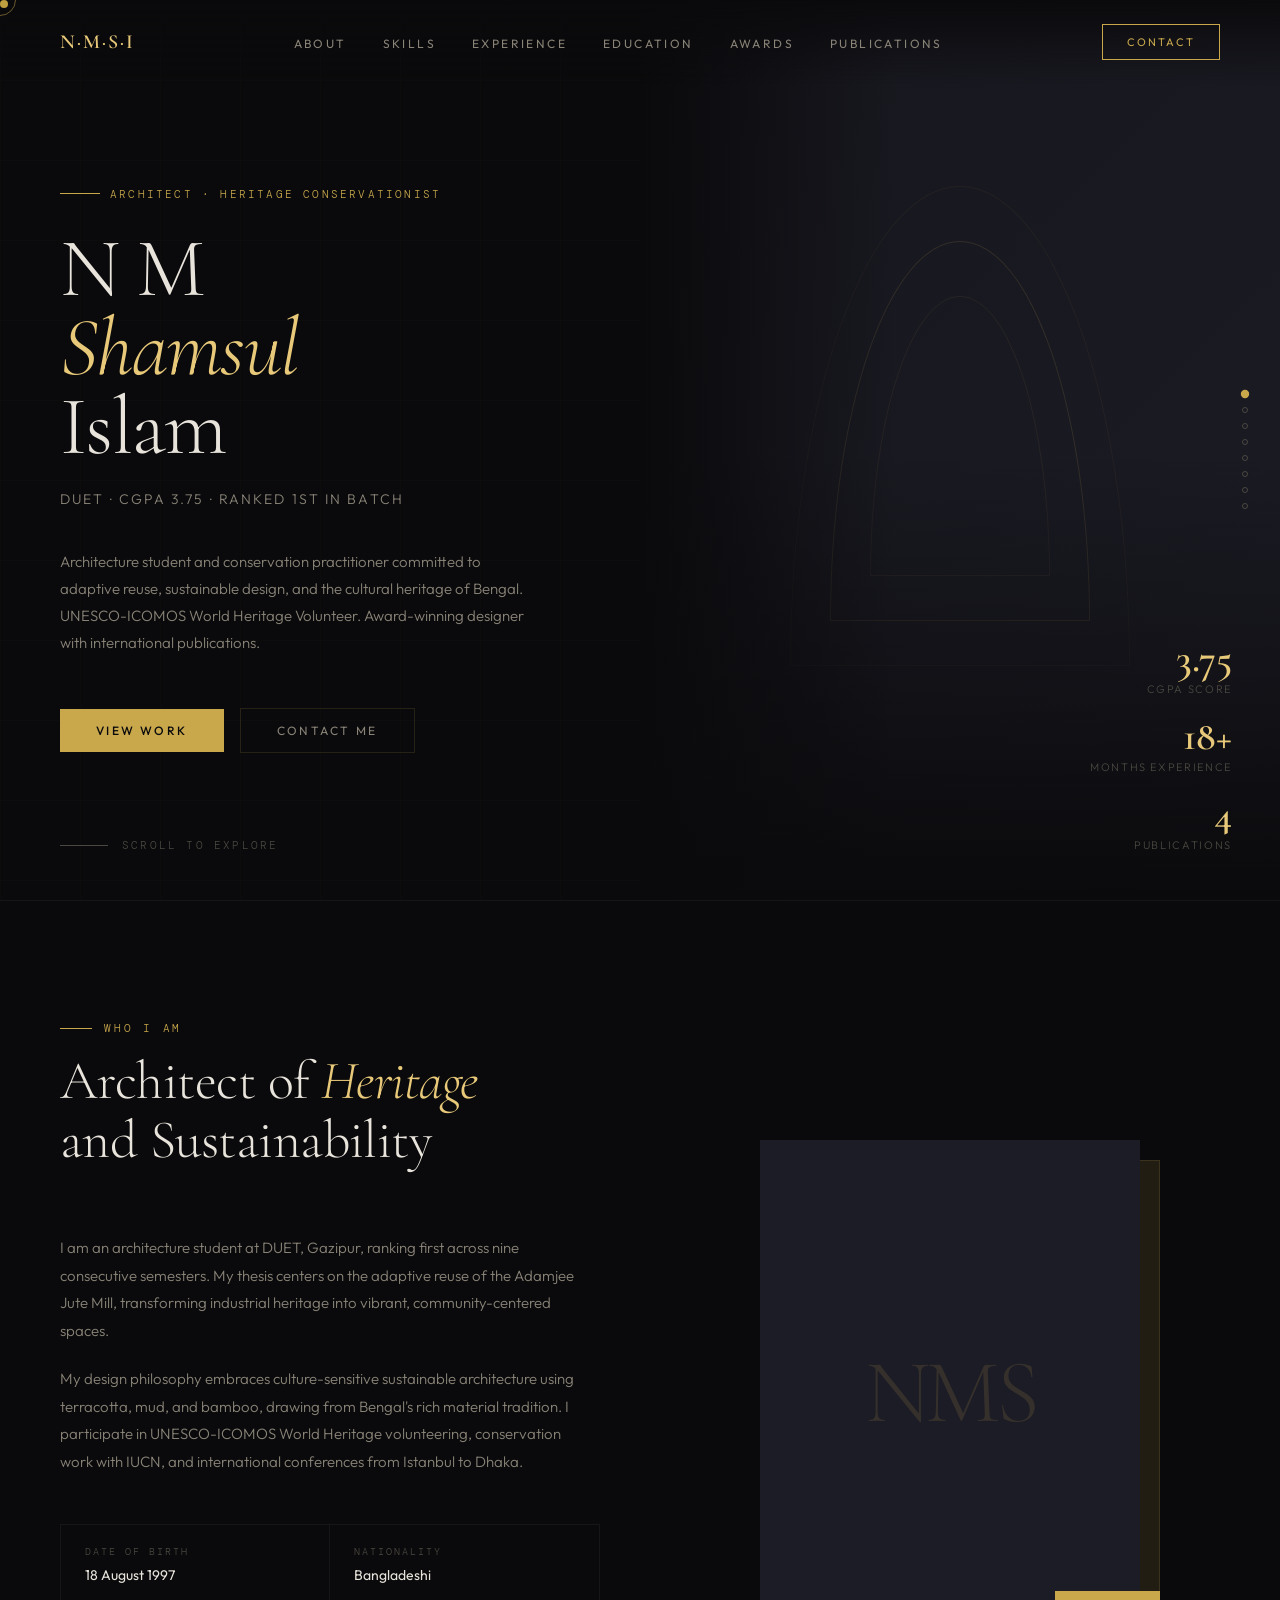
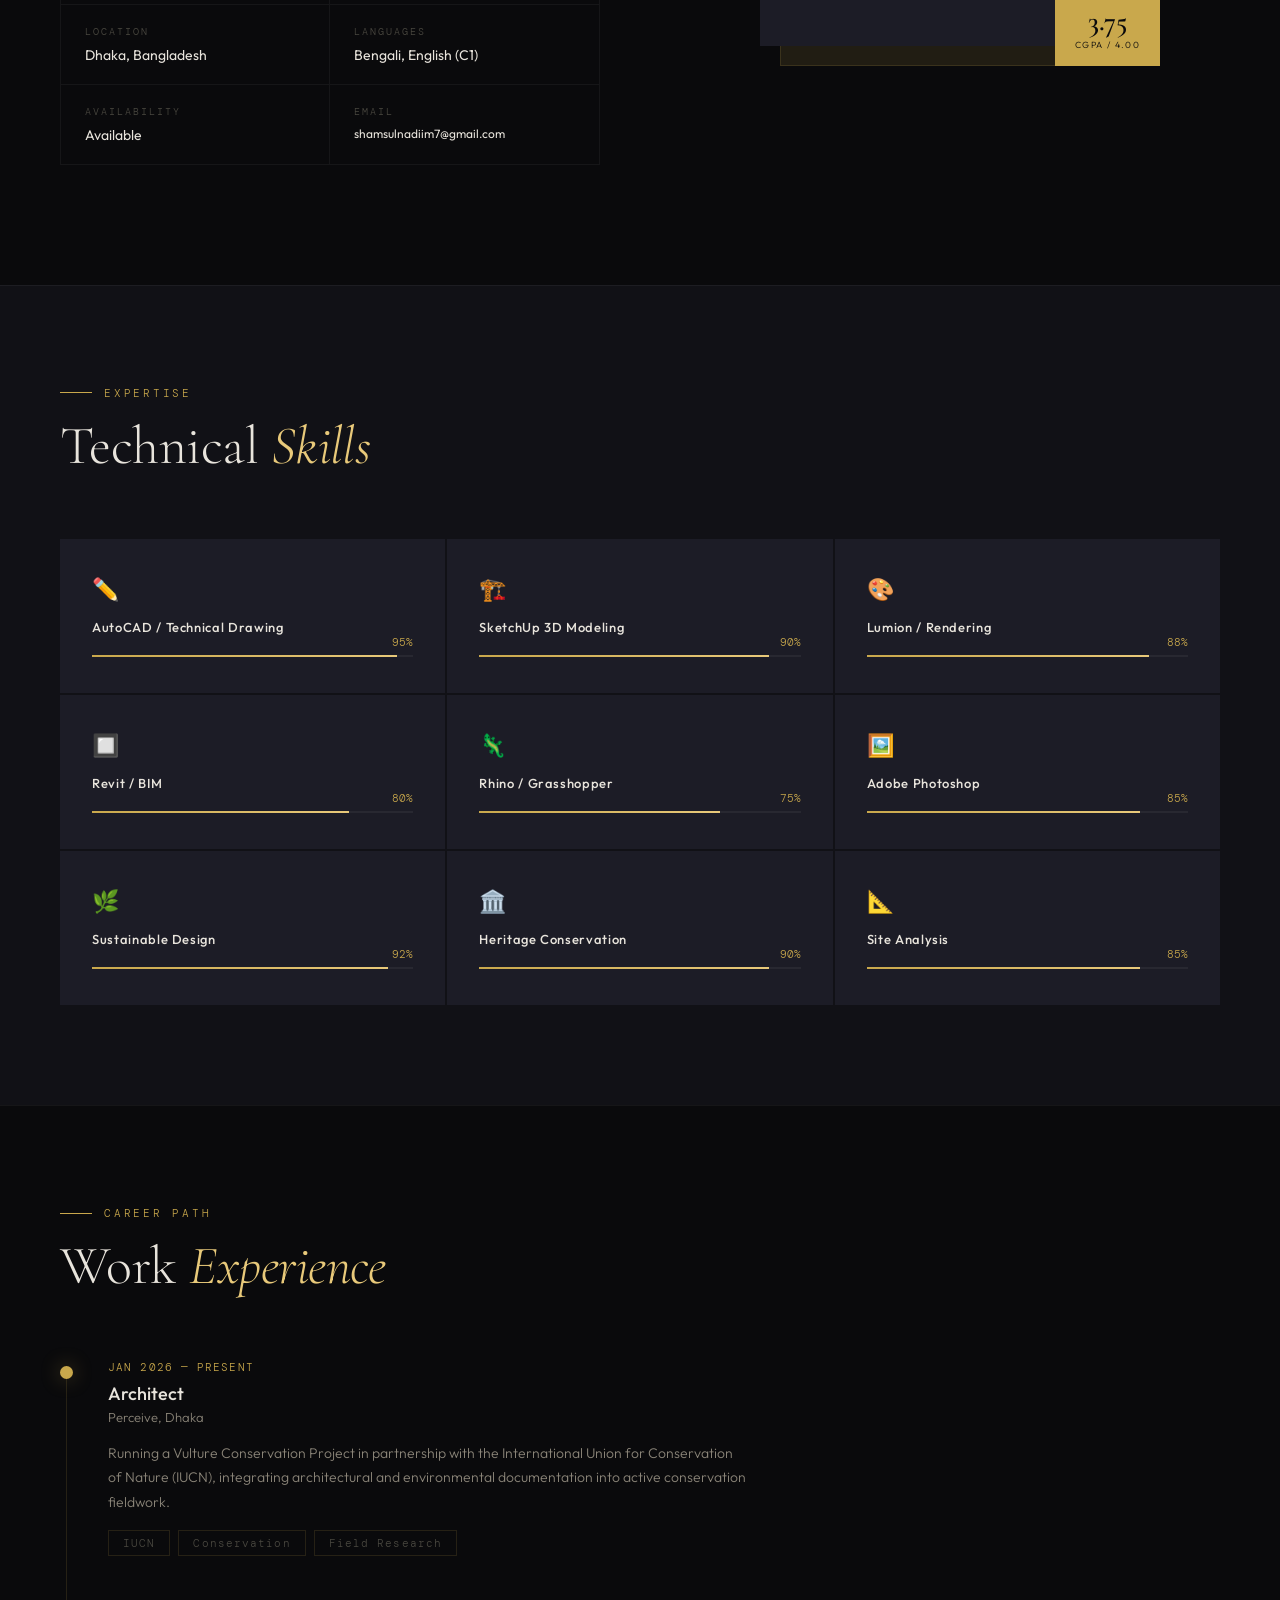
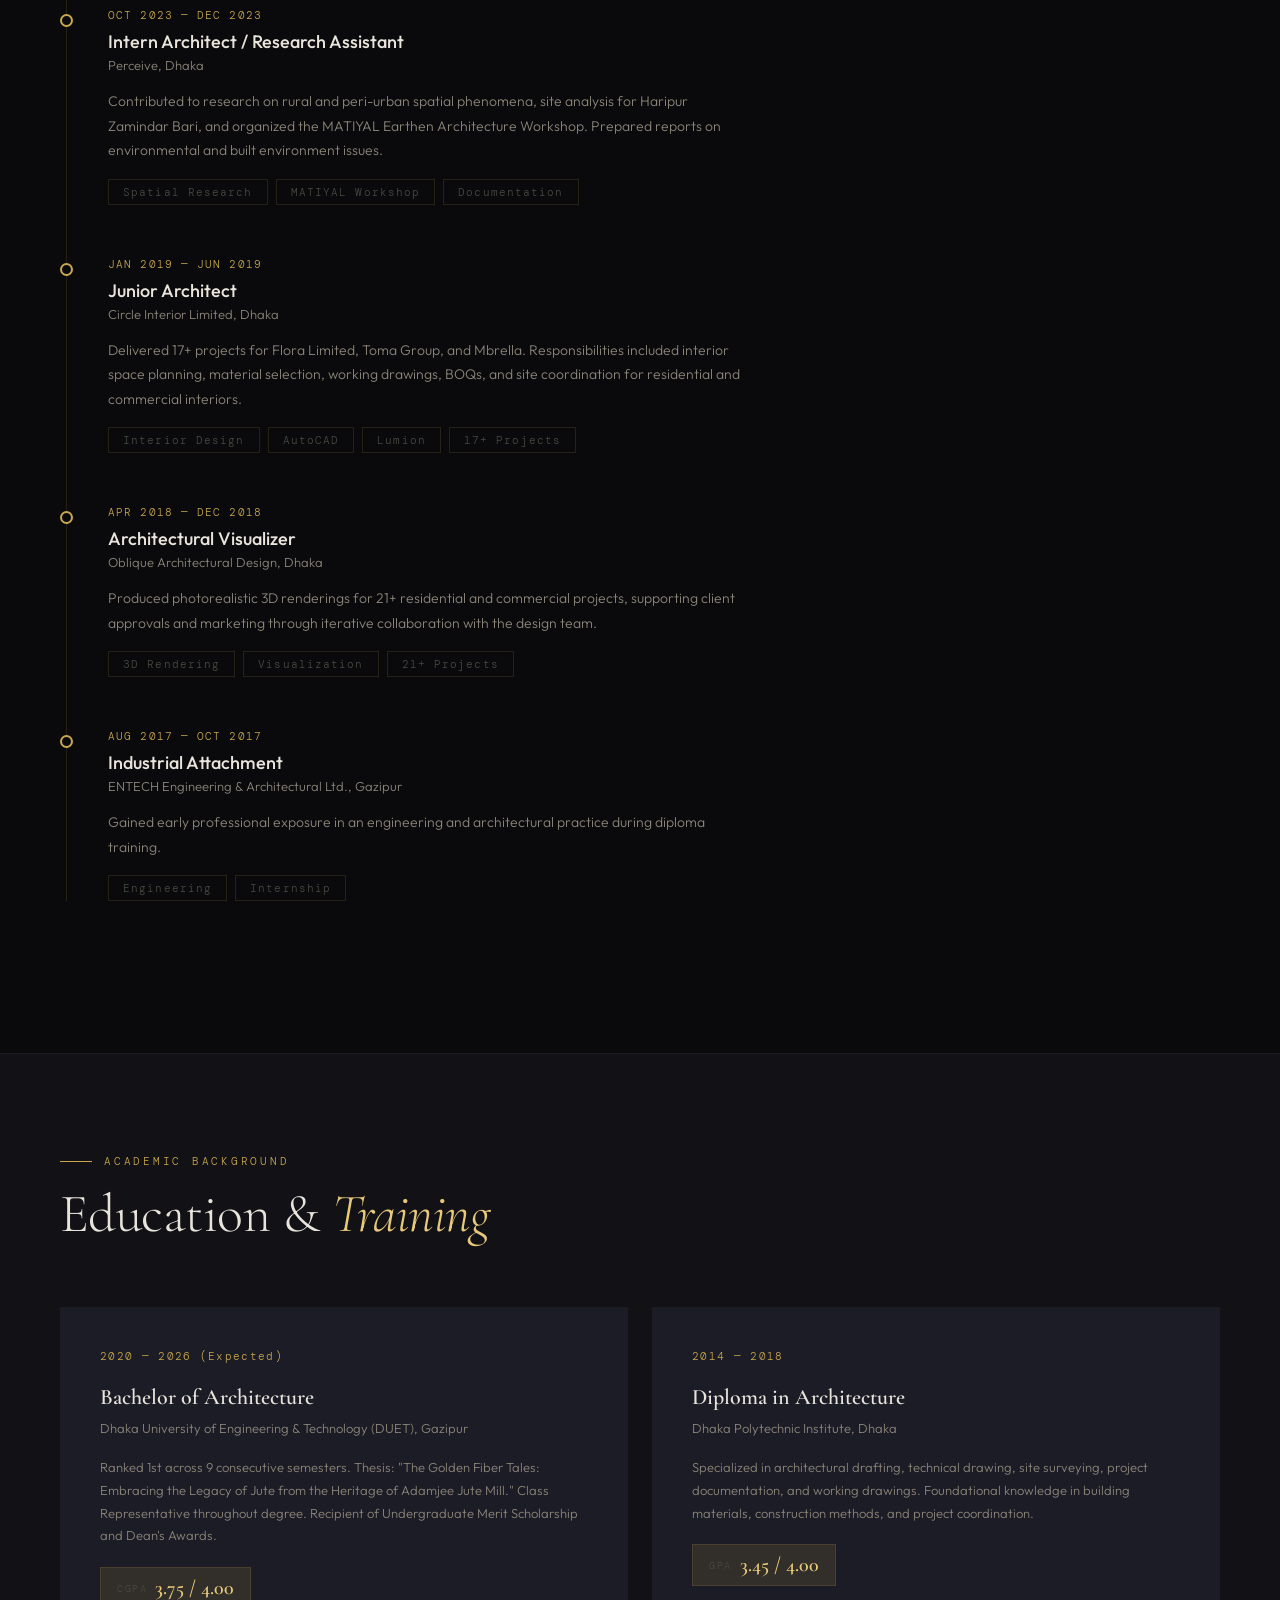
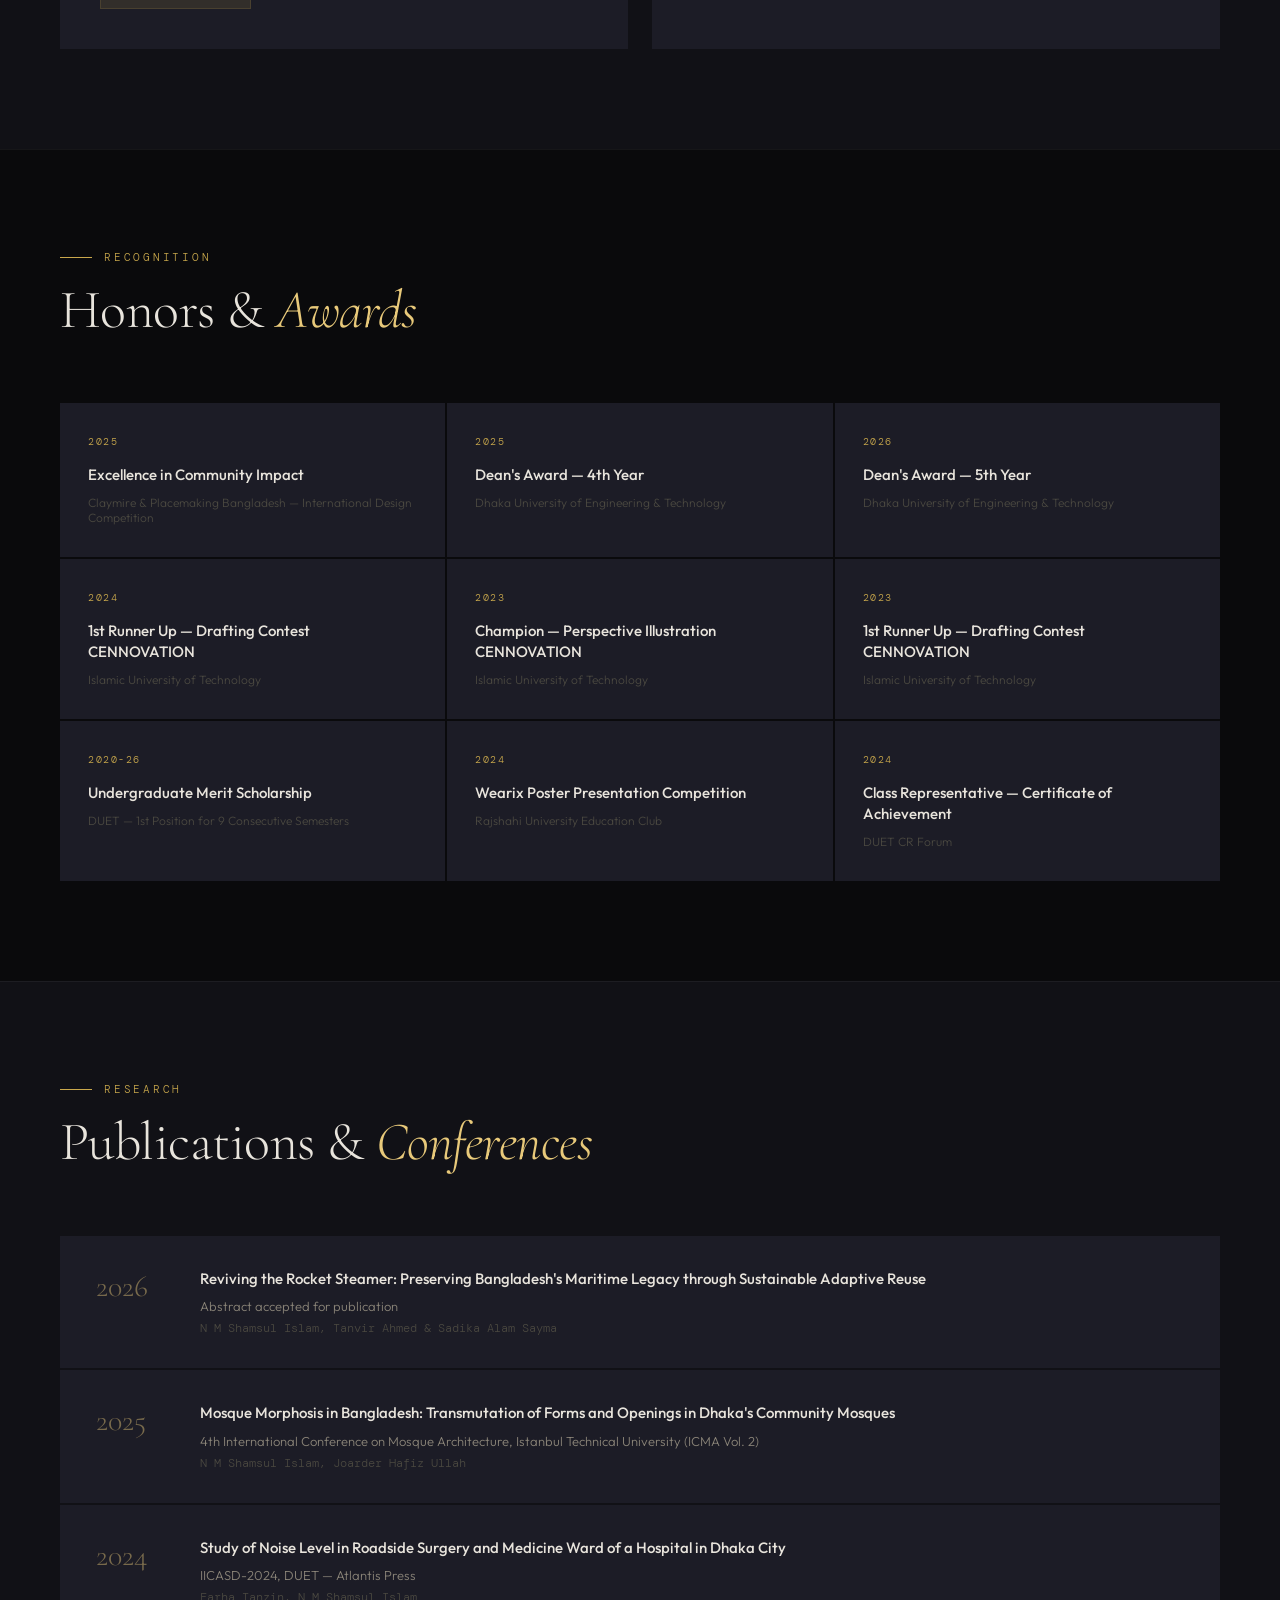
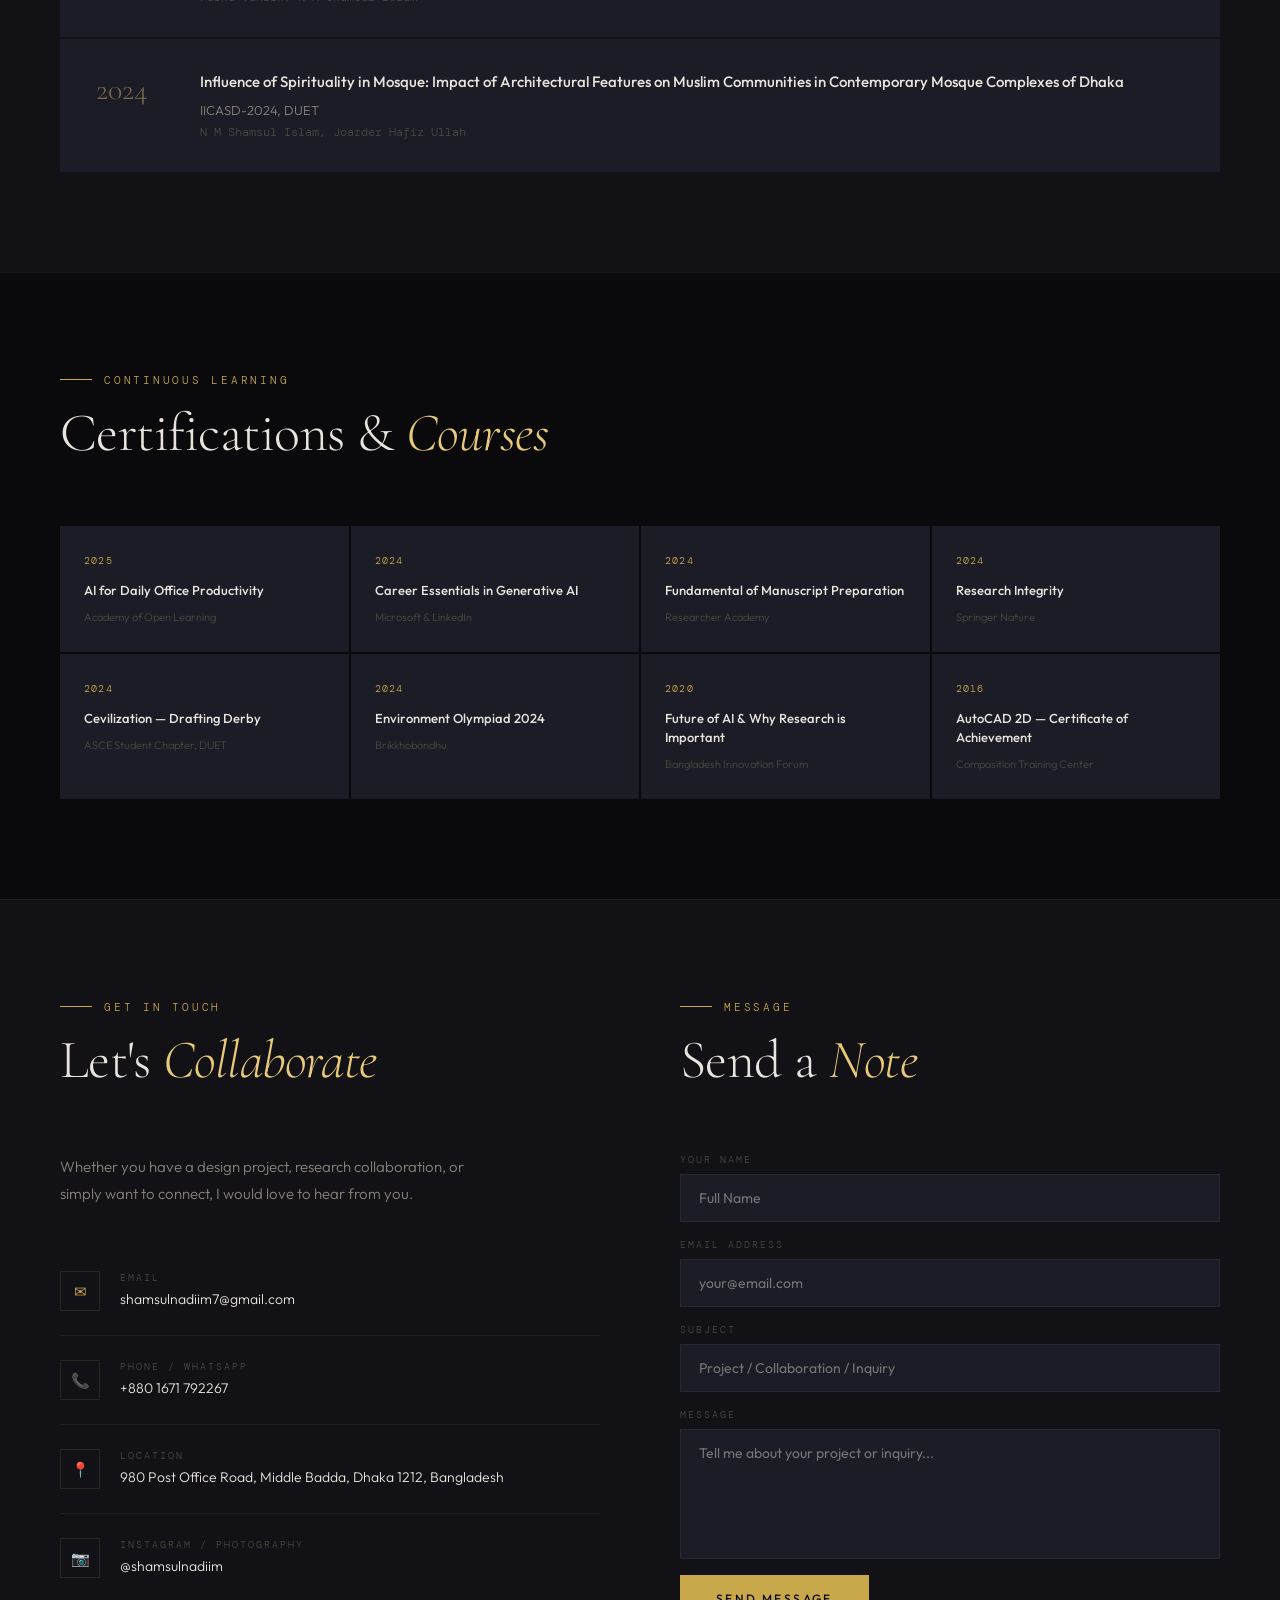
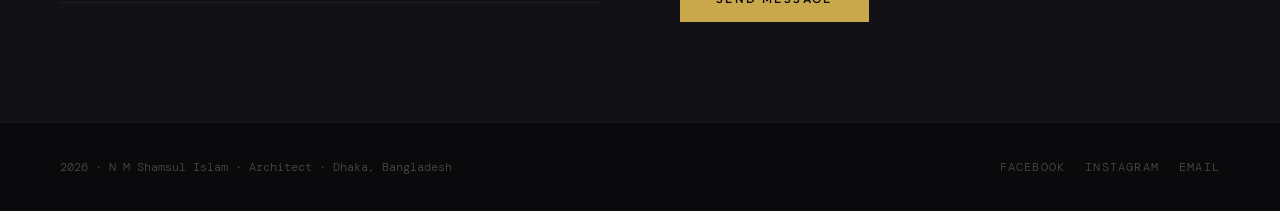
==== index.html @ f68d0db9 "Rename index.html.html to index.html" ====
<!DOCTYPE html>
<html lang="en">
<head>
<meta charset="UTF-8">
<meta name="viewport" content="width=device-width, initial-scale=1.0">
<title>N M Shamsul Islam | Architect</title>
<link rel="preconnect" href="https://fonts.googleapis.com">
<link href="https://fonts.googleapis.com/css2?family=Cormorant+Garamond:ital,wght@0,300;0,400;0,600;1,300;1,400&family=Outfit:wght@300;400;500;600&family=DM+Mono:wght@300;400&display=swap" rel="stylesheet">
<style>
:root {
  --bg: #0a0a0c;
  --bg2: #111116;
  --bg3: #16161d;
  --surface: #1c1c26;
  --surface2: #22222f;
  --gold: #c9a84c;
  --gold2: #e8c97a;
  --gold-dim: rgba(201,168,76,0.12);
  --text: #e8e4dc;
  --text-dim: #8a8478;
  --text-dimmer: #4a4840;
  --border: rgba(201,168,76,0.15);
  --border2: rgba(255,255,255,0.05);
}
*, *::before, *::after { box-sizing: border-box; margin: 0; padding: 0; }
html { scroll-behavior: smooth; }
body {
  background: var(--bg);
  color: var(--text);
  font-family: 'Outfit', sans-serif;
  font-weight: 300;
  overflow-x: hidden;
  cursor: none;
}
.cursor {
  width: 8px; height: 8px;
  background: var(--gold);
  border-radius: 50%;
  position: fixed;
  pointer-events: none;
  z-index: 9999;
  mix-blend-mode: difference;
}
.cursor-ring {
  width: 32px; height: 32px;
  border: 1px solid var(--gold);
  border-radius: 50%;
  position: fixed;
  pointer-events: none;
  z-index: 9998;
  transition: transform 0.25s cubic-bezier(0.25, 0.46, 0.45, 0.94), opacity 0.25s;
  opacity: 0.5;
}
nav {
  position: fixed; top: 0; left: 0; right: 0;
  z-index: 100;
  padding: 24px 60px;
  display: flex;
  align-items: center;
  justify-content: space-between;
  background: linear-gradient(to bottom, rgba(10,10,12,0.96) 0%, transparent 100%);
}
.nav-logo {
  font-family: 'Cormorant Garamond', serif;
  font-size: 20px;
  font-weight: 600;
  letter-spacing: 0.1em;
  color: var(--gold2);
  text-decoration: none;
}
.nav-links { display: flex; gap: 36px; list-style: none; }
.nav-links a {
  color: var(--text-dim);
  text-decoration: none;
  font-size: 12px;
  letter-spacing: 0.2em;
  text-transform: uppercase;
  transition: color 0.3s;
  font-weight: 400;
}
.nav-links a:hover { color: var(--gold2); }
.nav-contact-btn {
  padding: 10px 24px;
  border: 1px solid var(--gold);
  color: var(--gold);
  font-size: 11px;
  letter-spacing: 0.2em;
  text-transform: uppercase;
  text-decoration: none;
  font-family: 'Outfit', sans-serif;
  font-weight: 400;
  transition: all 0.3s;
  background: transparent;
}
.nav-contact-btn:hover { background: var(--gold); color: var(--bg); }

/* HERO */
#home {
  min-height: 100vh;
  display: grid;
  grid-template-columns: 1fr 1fr;
  position: relative;
  overflow: hidden;
}
.hero-left {
  display: flex; flex-direction: column;
  justify-content: center;
  padding: 120px 60px 80px;
  position: relative; z-index: 2;
}
.hero-tag {
  display: inline-flex; align-items: center; gap: 10px;
  font-family: 'DM Mono', monospace;
  font-size: 11px;
  color: var(--gold);
  letter-spacing: 0.2em;
  text-transform: uppercase;
  margin-bottom: 28px;
  opacity: 0;
  animation: fadeUp 0.8s 0.3s ease forwards;
}
.hero-tag::before { content: ''; display: block; width: 40px; height: 1px; background: var(--gold); }
.hero-name {
  font-family: 'Cormorant Garamond', serif;
  font-size: clamp(52px, 6.5vw, 88px);
  font-weight: 300;
  line-height: 0.95;
  letter-spacing: -0.02em;
  margin-bottom: 24px;
  opacity: 0;
  animation: fadeUp 0.8s 0.5s ease forwards;
}
.hero-name span { display: block; color: var(--gold2); font-style: italic; }
.hero-subtitle {
  font-size: 14px; letter-spacing: 0.15em; text-transform: uppercase;
  color: var(--text-dim); margin-bottom: 40px;
  opacity: 0; animation: fadeUp 0.8s 0.7s ease forwards;
}
.hero-desc {
  font-size: 15px; line-height: 1.8; color: var(--text-dim);
  max-width: 480px; margin-bottom: 52px;
  opacity: 0; animation: fadeUp 0.8s 0.9s ease forwards;
}
.hero-actions {
  display: flex; gap: 16px; align-items: center;
  opacity: 0; animation: fadeUp 0.8s 1.1s ease forwards;
}
.btn-primary {
  padding: 14px 36px;
  background: var(--gold); color: var(--bg);
  font-family: 'Outfit', sans-serif;
  font-size: 12px; font-weight: 500;
  letter-spacing: 0.2em; text-transform: uppercase;
  text-decoration: none; transition: all 0.3s;
}
.btn-primary:hover { background: var(--gold2); }
.btn-ghost {
  padding: 14px 36px;
  border: 1px solid var(--border); color: var(--text-dim);
  font-family: 'Outfit', sans-serif;
  font-size: 12px; font-weight: 400;
  letter-spacing: 0.2em; text-transform: uppercase;
  text-decoration: none; transition: all 0.3s;
}
.btn-ghost:hover { border-color: var(--gold); color: var(--gold); }
.hero-right { position: relative; overflow: hidden; }
.hero-visual {
  position: absolute; inset: 0;
  background: linear-gradient(135deg, var(--bg3) 0%, var(--surface) 100%);
  display: flex; align-items: center; justify-content: center;
}
.arch-arc {
  position: absolute;
  border: 1px solid var(--border);
  border-radius: 50% 50% 0 0 / 100% 100% 0 0;
}
.arc1 { width: 260px; height: 380px; top: 50%; left: 50%; transform: translate(-50%, -55%); opacity: 0.35; animation: fadeIn 1.5s 0.5s ease forwards; opacity: 0; }
.arc2 { width: 180px; height: 280px; top: 50%; left: 50%; transform: translate(-50%, -55%); opacity: 0; animation: fadeIn 1.5s 0.8s ease forwards; border-color: rgba(201,168,76,0.08); }
.arc3 { width: 340px; height: 480px; top: 50%; left: 50%; transform: translate(-50%, -55%); opacity: 0; animation: fadeIn 1.5s 0.3s ease forwards; border-color: rgba(201,168,76,0.06); }
.hero-overlay {
  position: absolute; inset: 0;
  background: linear-gradient(to right, var(--bg) 0%, transparent 40%),
              linear-gradient(to top, var(--bg) 0%, transparent 50%);
}
.hero-stats {
  position: absolute; bottom: 48px; right: 48px;
  display: flex; flex-direction: column; gap: 20px; z-index: 3;
  opacity: 0; animation: fadeIn 1s 1.2s ease forwards;
}
.stat-item { text-align: right; }
.stat-num {
  font-family: 'Cormorant Garamond', serif;
  font-size: 40px; font-weight: 600; color: var(--gold2); line-height: 1;
}
.stat-label { font-size: 11px; letter-spacing: 0.15em; text-transform: uppercase; color: var(--text-dimmer); margin-top: 4px; }
.hero-scroll {
  position: absolute; bottom: 48px; left: 60px;
  display: flex; align-items: center; gap: 14px;
  font-size: 11px; letter-spacing: 0.2em; text-transform: uppercase;
  color: var(--text-dimmer); font-family: 'DM Mono', monospace;
  z-index: 3; opacity: 0; animation: fadeIn 1s 1.5s ease forwards;
}
.scroll-line { width: 48px; height: 1px; background: var(--text-dimmer); animation: scLine 2s ease infinite; }
@keyframes scLine { 0%,100%{width:48px} 50%{width:72px;opacity:0.4} }

.bg-grid {
  position: fixed; inset: 0;
  background-image: linear-gradient(rgba(201,168,76,0.02) 1px, transparent 1px), linear-gradient(90deg, rgba(201,168,76,0.02) 1px, transparent 1px);
  background-size: 80px 80px;
  pointer-events: none; z-index: 0;
}

section { position: relative; z-index: 1; }

.section-label {
  font-family: 'DM Mono', monospace;
  font-size: 11px; letter-spacing: 0.25em; text-transform: uppercase;
  color: var(--gold); display: flex; align-items: center; gap: 12px; margin-bottom: 16px;
}
.section-label::before { content: ''; display: block; width: 32px; height: 1px; background: var(--gold); }
.section-title {
  font-family: 'Cormorant Garamond', serif;
  font-size: clamp(36px, 4.5vw, 54px); font-weight: 300; line-height: 1.1; letter-spacing: -0.01em;
}
.section-title em { font-style: italic; color: var(--gold2); }
.section-header { margin-bottom: 64px; }

/* ABOUT */
#about {
  padding: 120px 60px;
  display: grid; grid-template-columns: 1fr 1fr; gap: 80px; align-items: center;
  border-top: 1px solid var(--border2);
}
.about-info-grid {
  display: grid; grid-template-columns: 1fr 1fr; gap: 0;
  border: 1px solid var(--border2); margin-top: 48px;
}
.info-item {
  padding: 20px 24px;
  border-bottom: 1px solid var(--border2); border-right: 1px solid var(--border2);
}
.info-item:nth-child(even) { border-right: none; }
.info-item:nth-last-child(-n+2) { border-bottom: none; }
.info-label { font-size: 10px; letter-spacing: 0.2em; text-transform: uppercase; color: var(--text-dimmer); margin-bottom: 8px; font-family: 'DM Mono', monospace; }
.info-value { font-size: 14px; color: var(--text); font-weight: 400; }
.about-portrait-wrap { position: relative; width: 100%; aspect-ratio: 3/4; max-width: 380px; margin: 0 auto; }
.about-portrait-bg { position: absolute; inset: 20px -20px -20px 20px; background: var(--gold-dim); border: 1px solid var(--border); }
.about-portrait { position: relative; width: 100%; height: 100%; background: var(--surface); display: flex; align-items: center; justify-content: center; overflow: hidden; }
.portrait-initials { font-family: 'Cormorant Garamond', serif; font-size: 90px; font-weight: 300; color: var(--border); letter-spacing: -0.05em; }
.cgpa-badge { position: absolute; bottom: -20px; right: -20px; background: var(--gold); color: var(--bg); padding: 16px 20px; text-align: center; }
.cgpa-num { font-family: 'Cormorant Garamond', serif; font-size: 28px; font-weight: 600; line-height: 1; display: block; }
.cgpa-label { font-size: 9px; letter-spacing: 0.15em; text-transform: uppercase; display: block; margin-top: 4px; }

/* SKILLS */
#skills { padding: 100px 60px; background: var(--bg2); border-top: 1px solid var(--border2); }
.skills-grid { display: grid; grid-template-columns: repeat(3, 1fr); gap: 2px; margin-top: 64px; }
.skill-card {
  background: var(--surface); padding: 36px 32px;
  transition: background 0.3s; position: relative; overflow: hidden;
}
.skill-card::before { content: ''; position: absolute; bottom: 0; left: 0; height: 2px; background: var(--gold); width: 0; transition: width 0.4s ease; }
.skill-card:hover { background: var(--surface2); }
.skill-card:hover::before { width: 100%; }
.skill-icon { font-size: 22px; margin-bottom: 16px; display: block; }
.skill-name { font-size: 13px; font-weight: 500; letter-spacing: 0.05em; margin-bottom: 20px; }
.skill-bar-wrap { height: 2px; background: var(--border2); position: relative; }
.skill-bar { height: 100%; background: linear-gradient(90deg, var(--gold), var(--gold2)); width: 0; transition: width 1.2s cubic-bezier(0.25, 0.46, 0.45, 0.94); }
.skill-pct { position: absolute; right: 0; top: -20px; font-family: 'DM Mono', monospace; font-size: 11px; color: var(--gold); }

/* EXPERIENCE */
#experience { padding: 100px 60px; border-top: 1px solid var(--border2); }
.timeline { margin-top: 64px; position: relative; padding-left: 48px; }
.timeline::before { content: ''; position: absolute; left: 6px; top: 6px; bottom: 0; width: 1px; background: var(--border); }
.timeline-item { position: relative; margin-bottom: 52px; }
.timeline-dot { position: absolute; left: -48px; top: 6px; width: 13px; height: 13px; border: 2px solid var(--gold); background: var(--bg); border-radius: 50%; }
.timeline-dot.active { background: var(--gold); box-shadow: 0 0 20px rgba(201,168,76,0.4); }
.tl-date { font-family: 'DM Mono', monospace; font-size: 11px; color: var(--gold); letter-spacing: 0.1em; margin-bottom: 8px; }
.tl-role { font-size: 18px; font-weight: 500; margin-bottom: 4px; }
.tl-company { font-size: 13px; color: var(--text-dim); margin-bottom: 16px; }
.tl-desc { font-size: 14px; line-height: 1.75; color: var(--text-dim); max-width: 640px; }
.tl-tags { display: flex; flex-wrap: wrap; gap: 8px; margin-top: 16px; }
.tag { padding: 5px 14px; border: 1px solid var(--border); font-size: 11px; letter-spacing: 0.1em; color: var(--text-dimmer); font-family: 'DM Mono', monospace; }

/* EDUCATION */
#education { padding: 100px 60px; background: var(--bg2); border-top: 1px solid var(--border2); }
.edu-grid { display: grid; grid-template-columns: 1fr 1fr; gap: 24px; margin-top: 64px; }
.edu-card { background: var(--surface); padding: 40px; position: relative; border-top: 2px solid transparent; transition: border-color 0.3s; }
.edu-card:hover { border-top-color: var(--gold); }
.edu-period { font-family: 'DM Mono', monospace; font-size: 11px; color: var(--gold); letter-spacing: 0.12em; margin-bottom: 20px; }
.edu-degree { font-family: 'Cormorant Garamond', serif; font-size: 22px; font-weight: 600; line-height: 1.3; margin-bottom: 8px; }
.edu-institution { font-size: 13px; color: var(--text-dim); margin-bottom: 20px; }
.edu-grade { display: inline-flex; align-items: center; gap: 8px; padding: 8px 16px; background: var(--gold-dim); border: 1px solid var(--border); }
.edu-grade-label { font-size: 10px; letter-spacing: 0.15em; text-transform: uppercase; color: var(--text-dimmer); font-family: 'DM Mono', monospace; }
.edu-grade-val { font-family: 'Cormorant Garamond', serif; font-size: 20px; font-weight: 600; color: var(--gold2); }

/* AWARDS */
#awards { padding: 100px 60px; border-top: 1px solid var(--border2); }
.awards-grid { display: grid; grid-template-columns: repeat(3, 1fr); gap: 2px; margin-top: 64px; }
.award-card { background: var(--surface); padding: 32px 28px; transition: background 0.3s; }
.award-card:hover { background: var(--surface2); }
.award-year { font-family: 'DM Mono', monospace; font-size: 10px; color: var(--gold); letter-spacing: 0.15em; margin-bottom: 16px; }
.award-title { font-size: 15px; font-weight: 500; line-height: 1.4; margin-bottom: 10px; }
.award-org { font-size: 12px; color: var(--text-dimmer); }

/* PUBLICATIONS */
#publications { padding: 100px 60px; background: var(--bg2); border-top: 1px solid var(--border2); }
.pub-list { margin-top: 64px; display: flex; flex-direction: column; gap: 2px; }
.pub-item { background: var(--surface); padding: 32px 36px; display: grid; grid-template-columns: 72px 1fr; gap: 32px; align-items: start; transition: background 0.3s; }
.pub-item:hover { background: var(--surface2); }
.pub-year-col { font-family: 'Cormorant Garamond', serif; font-size: 30px; font-weight: 300; color: var(--gold2); opacity: 0.45; line-height: 1; padding-top: 4px; }
.pub-title { font-size: 15px; font-weight: 500; line-height: 1.5; margin-bottom: 8px; }
.pub-journal { font-size: 13px; color: var(--text-dim); margin-bottom: 6px; }
.pub-authors { font-size: 12px; color: var(--text-dimmer); font-family: 'DM Mono', monospace; }

/* CERTIFICATIONS */
#certifications { padding: 100px 60px; border-top: 1px solid var(--border2); }
.cert-grid { display: grid; grid-template-columns: repeat(4, 1fr); gap: 2px; margin-top: 64px; }
.cert-card { background: var(--surface); padding: 28px 24px; transition: background 0.3s, transform 0.3s; }
.cert-card:hover { background: var(--surface2); transform: translateY(-4px); }
.cert-date { font-family: 'DM Mono', monospace; font-size: 10px; color: var(--gold); letter-spacing: 0.12em; margin-bottom: 14px; }
.cert-title { font-size: 13px; font-weight: 500; line-height: 1.45; margin-bottom: 10px; }
.cert-issuer { font-size: 11px; color: var(--text-dimmer); }

/* CONTACT */
#contact { padding: 100px 60px; background: var(--bg2); border-top: 1px solid var(--border2); display: grid; grid-template-columns: 1fr 1fr; gap: 80px; }
.contact-info { display: flex; flex-direction: column; gap: 0; margin-top: 64px; }
.contact-row { display: flex; align-items: flex-start; gap: 20px; padding: 24px 0; border-bottom: 1px solid var(--border2); }
.contact-row:first-child { padding-top: 0; }
.contact-icon { width: 40px; height: 40px; border: 1px solid var(--border); display: flex; align-items: center; justify-content: center; font-size: 15px; flex-shrink: 0; color: var(--gold); }
.contact-detail-label { font-family: 'DM Mono', monospace; font-size: 10px; letter-spacing: 0.2em; text-transform: uppercase; color: var(--text-dimmer); margin-bottom: 6px; }
.contact-detail-val { font-size: 14px; color: var(--text); }
.contact-detail-val a { color: var(--text); text-decoration: none; transition: color 0.3s; }
.contact-detail-val a:hover { color: var(--gold2); }
.contact-form-area { margin-top: 64px; display: flex; flex-direction: column; gap: 16px; }
.form-group { display: flex; flex-direction: column; gap: 8px; }
.form-label { font-size: 10px; letter-spacing: 0.2em; text-transform: uppercase; color: var(--text-dimmer); font-family: 'DM Mono', monospace; }
.form-input, .form-textarea { background: var(--surface); border: 1px solid var(--border2); color: var(--text); padding: 14px 18px; font-family: 'Outfit', sans-serif; font-size: 14px; outline: none; transition: border-color 0.3s; resize: none; }
.form-input:focus, .form-textarea:focus { border-color: var(--gold); }
.form-textarea { height: 130px; }
.form-submit { padding: 16px 36px; background: var(--gold); color: var(--bg); border: none; font-family: 'Outfit', sans-serif; font-size: 12px; font-weight: 500; letter-spacing: 0.2em; text-transform: uppercase; cursor: pointer; transition: all 0.3s; align-self: flex-start; }
.form-submit:hover { background: var(--gold2); }

footer { padding: 36px 60px; border-top: 1px solid var(--border2); display: flex; justify-content: space-between; align-items: center; }
.footer-copy { font-size: 12px; color: var(--text-dimmer); font-family: 'DM Mono', monospace; }
.social-links { display: flex; gap: 20px; }
.social-links a { font-size: 12px; color: var(--text-dimmer); text-decoration: none; letter-spacing: 0.1em; text-transform: uppercase; font-family: 'DM Mono', monospace; transition: color 0.3s; }
.social-links a:hover { color: var(--gold); }

.side-nav { position: fixed; right: 32px; top: 50%; transform: translateY(-50%); display: flex; flex-direction: column; gap: 10px; z-index: 50; }
.side-dot { width: 6px; height: 6px; border: 1px solid var(--text-dimmer); border-radius: 50%; transition: all 0.3s; cursor: pointer; }
.side-dot.active { background: var(--gold); border-color: var(--gold); transform: scale(1.4); }

.reveal { opacity: 0; transform: translateY(28px); transition: opacity 0.7s ease, transform 0.7s ease; }
.reveal.visible { opacity: 1; transform: translateY(0); }

@keyframes fadeUp { from{opacity:0;transform:translateY(24px)} to{opacity:1;transform:translateY(0)} }
@keyframes fadeIn { from{opacity:0} to{opacity:1} }

@media (max-width: 900px) {
  #home { grid-template-columns: 1fr; }
  .hero-right { display: none; }
  #about { grid-template-columns: 1fr; }
  .about-right { display: none; }
  .skills-grid, .awards-grid { grid-template-columns: 1fr 1fr; }
  .edu-grid { grid-template-columns: 1fr; }
  .cert-grid { grid-template-columns: 1fr 1fr; }
  #contact { grid-template-columns: 1fr; }
  nav { padding: 20px 28px; }
  .nav-links { display: none; }
  #home .hero-left, #about, #skills, #experience, #education, #awards, #publications, #certifications, #contact { padding-left: 28px; padding-right: 28px; }
  footer { padding: 24px 28px; flex-direction: column; gap: 16px; }
  .side-nav { display: none; }
}
</style>
</head>
<body>

<div class="bg-grid"></div>
<div class="cursor" id="cursor"></div>
<div class="cursor-ring" id="cursorRing"></div>

<div class="side-nav" id="sideNav">
  <div class="side-dot active" data-section="home" onclick="goTo('#home')"></div>
  <div class="side-dot" data-section="about" onclick="goTo('#about')"></div>
  <div class="side-dot" data-section="skills" onclick="goTo('#skills')"></div>
  <div class="side-dot" data-section="experience" onclick="goTo('#experience')"></div>
  <div class="side-dot" data-section="education" onclick="goTo('#education')"></div>
  <div class="side-dot" data-section="awards" onclick="goTo('#awards')"></div>
  <div class="side-dot" data-section="publications" onclick="goTo('#publications')"></div>
  <div class="side-dot" data-section="contact" onclick="goTo('#contact')"></div>
</div>

<nav>
  <a class="nav-logo" href="#home">N·M·S·I</a>
  <ul class="nav-links">
    <li><a href="#about">About</a></li>
    <li><a href="#skills">Skills</a></li>
    <li><a href="#experience">Experience</a></li>
    <li><a href="#education">Education</a></li>
    <li><a href="#awards">Awards</a></li>
    <li><a href="#publications">Publications</a></li>
  </ul>
  <a class="nav-contact-btn" href="#contact">Contact</a>
</nav>

<!-- HERO -->
<section id="home">
  <div class="hero-left">
    <div class="hero-tag">Architect · Heritage Conservationist</div>
    <h1 class="hero-name">N M <span>Shamsul</span> Islam</h1>
    <div class="hero-subtitle">DUET · CGPA 3.75 · Ranked 1st in Batch</div>
    <p class="hero-desc">Architecture student and conservation practitioner committed to adaptive reuse, sustainable design, and the cultural heritage of Bengal. UNESCO-ICOMOS World Heritage Volunteer. Award-winning designer with international publications.</p>
    <div class="hero-actions">
      <a class="btn-primary" href="#experience">View Work</a>
      <a class="btn-ghost" href="mailto:shamsulnadiim7@gmail.com">Contact Me</a>
    </div>
  </div>
  <div class="hero-right">
    <div class="hero-visual">
      <div class="arch-arc arc3"></div>
      <div class="arch-arc arc1"></div>
      <div class="arch-arc arc2"></div>
    </div>
    <div class="hero-overlay"></div>
    <div class="hero-stats">
      <div class="stat-item"><div class="stat-num">3.75</div><div class="stat-label">CGPA Score</div></div>
      <div class="stat-item"><div class="stat-num">18+</div><div class="stat-label">Months Experience</div></div>
      <div class="stat-item"><div class="stat-num">4</div><div class="stat-label">Publications</div></div>
    </div>
  </div>
  <div class="hero-scroll"><div class="scroll-line"></div>Scroll to explore</div>
</section>

<!-- ABOUT -->
<section id="about">
  <div>
    <div class="section-header reveal">
      <div class="section-label">Who I Am</div>
      <h2 class="section-title">Architect of <em>Heritage</em><br>and Sustainability</h2>
    </div>
    <p class="reveal" style="font-size:15px;line-height:1.85;color:var(--text-dim);max-width:520px;margin-bottom:20px;">
      I am an architecture student at DUET, Gazipur, ranking first across nine consecutive semesters. My thesis centers on the adaptive reuse of the Adamjee Jute Mill, transforming industrial heritage into vibrant, community-centered spaces.
    </p>
    <p class="reveal" style="font-size:15px;line-height:1.85;color:var(--text-dim);max-width:520px;">
      My design philosophy embraces culture-sensitive sustainable architecture using terracotta, mud, and bamboo, drawing from Bengal's rich material tradition. I participate in UNESCO-ICOMOS World Heritage volunteering, conservation work with IUCN, and international conferences from Istanbul to Dhaka.
    </p>
    <div class="about-info-grid reveal">
      <div class="info-item"><div class="info-label">Date of Birth</div><div class="info-value">18 August 1997</div></div>
      <div class="info-item"><div class="info-label">Nationality</div><div class="info-value">Bangladeshi</div></div>
      <div class="info-item"><div class="info-label">Location</div><div class="info-value">Dhaka, Bangladesh</div></div>
      <div class="info-item"><div class="info-label">Languages</div><div class="info-value">Bengali, English (C1)</div></div>
      <div class="info-item"><div class="info-label">Availability</div><div class="info-value">Available</div></div>
      <div class="info-item"><div class="info-label">Email</div><div class="info-value" style="font-size:12px;">shamsulnadiim7@gmail.com</div></div>
    </div>
  </div>
  <div class="about-right reveal">
    <div class="about-portrait-wrap">
      <div class="about-portrait-bg"></div>
      <div class="about-portrait"><div class="portrait-initials">NMS</div></div>
      <div class="cgpa-badge"><span class="cgpa-num">3.75</span><span class="cgpa-label">CGPA / 4.00</span></div>
    </div>
  </div>
</section>

<!-- SKILLS -->
<section id="skills">
  <div class="section-header reveal">
    <div class="section-label">Expertise</div>
    <h2 class="section-title">Technical <em>Skills</em></h2>
  </div>
  <div class="skills-grid">
    <div class="skill-card reveal"><span class="skill-icon">✏️</span><div class="skill-name">AutoCAD / Technical Drawing</div><div class="skill-bar-wrap"><div class="skill-pct">95%</div><div class="skill-bar" data-width="95%"></div></div></div>
    <div class="skill-card reveal"><span class="skill-icon">🏗️</span><div class="skill-name">SketchUp 3D Modeling</div><div class="skill-bar-wrap"><div class="skill-pct">90%</div><div class="skill-bar" data-width="90%"></div></div></div>
    <div class="skill-card reveal"><span class="skill-icon">🎨</span><div class="skill-name">Lumion / Rendering</div><div class="skill-bar-wrap"><div class="skill-pct">88%</div><div class="skill-bar" data-width="88%"></div></div></div>
    <div class="skill-card reveal"><span class="skill-icon">🔲</span><div class="skill-name">Revit / BIM</div><div class="skill-bar-wrap"><div class="skill-pct">80%</div><div class="skill-bar" data-width="80%"></div></div></div>
    <div class="skill-card reveal"><span class="skill-icon">🦎</span><div class="skill-name">Rhino / Grasshopper</div><div class="skill-bar-wrap"><div class="skill-pct">75%</div><div class="skill-bar" data-width="75%"></div></div></div>
    <div class="skill-card reveal"><span class="skill-icon">🖼️</span><div class="skill-name">Adobe Photoshop</div><div class="skill-bar-wrap"><div class="skill-pct">85%</div><div class="skill-bar" data-width="85%"></div></div></div>
    <div class="skill-card reveal"><span class="skill-icon">🌿</span><div class="skill-name">Sustainable Design</div><div class="skill-bar-wrap"><div class="skill-pct">92%</div><div class="skill-bar" data-width="92%"></div></div></div>
    <div class="skill-card reveal"><span class="skill-icon">🏛️</span><div class="skill-name">Heritage Conservation</div><div class="skill-bar-wrap"><div class="skill-pct">90%</div><div class="skill-bar" data-width="90%"></div></div></div>
    <div class="skill-card reveal"><span class="skill-icon">📐</span><div class="skill-name">Site Analysis</div><div class="skill-bar-wrap"><div class="skill-pct">85%</div><div class="skill-bar" data-width="85%"></div></div></div>
  </div>
</section>

<!-- EXPERIENCE -->
<section id="experience">
  <div class="section-header reveal">
    <div class="section-label">Career Path</div>
    <h2 class="section-title">Work <em>Experience</em></h2>
  </div>
  <div class="timeline">
    <div class="timeline-item reveal">
      <div class="timeline-dot active"></div>
      <div class="tl-date">JAN 2026 — PRESENT</div>
      <div class="tl-role">Architect</div>
      <div class="tl-company">Perceive, Dhaka</div>
      <p class="tl-desc">Running a Vulture Conservation Project in partnership with the International Union for Conservation of Nature (IUCN), integrating architectural and environmental documentation into active conservation fieldwork.</p>
      <div class="tl-tags"><span class="tag">IUCN</span><span class="tag">Conservation</span><span class="tag">Field Research</span></div>
    </div>
    <div class="timeline-item reveal">
      <div class="timeline-dot"></div>
      <div class="tl-date">OCT 2023 — DEC 2023</div>
      <div class="tl-role">Intern Architect / Research Assistant</div>
      <div class="tl-company">Perceive, Dhaka</div>
      <p class="tl-desc">Contributed to research on rural and peri-urban spatial phenomena, site analysis for Haripur Zamindar Bari, and organized the MATIYAL Earthen Architecture Workshop. Prepared reports on environmental and built environment issues.</p>
      <div class="tl-tags"><span class="tag">Spatial Research</span><span class="tag">MATIYAL Workshop</span><span class="tag">Documentation</span></div>
    </div>
    <div class="timeline-item reveal">
      <div class="timeline-dot"></div>
      <div class="tl-date">JAN 2019 — JUN 2019</div>
      <div class="tl-role">Junior Architect</div>
      <div class="tl-company">Circle Interior Limited, Dhaka</div>
      <p class="tl-desc">Delivered 17+ projects for Flora Limited, Toma Group, and Mbrella. Responsibilities included interior space planning, material selection, working drawings, BOQs, and site coordination for residential and commercial interiors.</p>
      <div class="tl-tags"><span class="tag">Interior Design</span><span class="tag">AutoCAD</span><span class="tag">Lumion</span><span class="tag">17+ Projects</span></div>
    </div>
    <div class="timeline-item reveal">
      <div class="timeline-dot"></div>
      <div class="tl-date">APR 2018 — DEC 2018</div>
      <div class="tl-role">Architectural Visualizer</div>
      <div class="tl-company">Oblique Architectural Design, Dhaka</div>
      <p class="tl-desc">Produced photorealistic 3D renderings for 21+ residential and commercial projects, supporting client approvals and marketing through iterative collaboration with the design team.</p>
      <div class="tl-tags"><span class="tag">3D Rendering</span><span class="tag">Visualization</span><span class="tag">21+ Projects</span></div>
    </div>
    <div class="timeline-item reveal">
      <div class="timeline-dot"></div>
      <div class="tl-date">AUG 2017 — OCT 2017</div>
      <div class="tl-role">Industrial Attachment</div>
      <div class="tl-company">ENTECH Engineering &amp; Architectural Ltd., Gazipur</div>
      <p class="tl-desc">Gained early professional exposure in an engineering and architectural practice during diploma training.</p>
      <div class="tl-tags"><span class="tag">Engineering</span><span class="tag">Internship</span></div>
    </div>
  </div>
</section>

<!-- EDUCATION -->
<section id="education">
  <div class="section-header reveal">
    <div class="section-label">Academic Background</div>
    <h2 class="section-title">Education &amp; <em>Training</em></h2>
  </div>
  <div class="edu-grid">
    <div class="edu-card reveal">
      <div class="edu-period">2020 — 2026 (Expected)</div>
      <div class="edu-degree">Bachelor of Architecture</div>
      <div class="edu-institution">Dhaka University of Engineering &amp; Technology (DUET), Gazipur</div>
      <p style="font-size:13px;color:var(--text-dim);line-height:1.75;margin-bottom:20px;">Ranked 1st across 9 consecutive semesters. Thesis: "The Golden Fiber Tales: Embracing the Legacy of Jute from the Heritage of Adamjee Jute Mill." Class Representative throughout degree. Recipient of Undergraduate Merit Scholarship and Dean's Awards.</p>
      <div class="edu-grade"><span class="edu-grade-label">CGPA</span><span class="edu-grade-val">3.75 / 4.00</span></div>
    </div>
    <div class="edu-card reveal">
      <div class="edu-period">2014 — 2018</div>
      <div class="edu-degree">Diploma in Architecture</div>
      <div class="edu-institution">Dhaka Polytechnic Institute, Dhaka</div>
      <p style="font-size:13px;color:var(--text-dim);line-height:1.75;margin-bottom:20px;">Specialized in architectural drafting, technical drawing, site surveying, project documentation, and working drawings. Foundational knowledge in building materials, construction methods, and project coordination.</p>
      <div class="edu-grade"><span class="edu-grade-label">GPA</span><span class="edu-grade-val">3.45 / 4.00</span></div>
    </div>
  </div>
</section>

<!-- AWARDS -->
<section id="awards">
  <div class="section-header reveal">
    <div class="section-label">Recognition</div>
    <h2 class="section-title">Honors &amp; <em>Awards</em></h2>
  </div>
  <div class="awards-grid">
    <div class="award-card reveal"><div class="award-year">2025</div><div class="award-title">Excellence in Community Impact</div><div class="award-org">Claymire &amp; Placemaking Bangladesh — International Design Competition</div></div>
    <div class="award-card reveal"><div class="award-year">2025</div><div class="award-title">Dean's Award — 4th Year</div><div class="award-org">Dhaka University of Engineering &amp; Technology</div></div>
    <div class="award-card reveal"><div class="award-year">2026</div><div class="award-title">Dean's Award — 5th Year</div><div class="award-org">Dhaka University of Engineering &amp; Technology</div></div>
    <div class="award-card reveal"><div class="award-year">2024</div><div class="award-title">1st Runner Up — Drafting Contest CENNOVATION</div><div class="award-org">Islamic University of Technology</div></div>
    <div class="award-card reveal"><div class="award-year">2023</div><div class="award-title">Champion — Perspective Illustration CENNOVATION</div><div class="award-org">Islamic University of Technology</div></div>
    <div class="award-card reveal"><div class="award-year">2023</div><div class="award-title">1st Runner Up — Drafting Contest CENNOVATION</div><div class="award-org">Islamic University of Technology</div></div>
    <div class="award-card reveal"><div class="award-year">2020-26</div><div class="award-title">Undergraduate Merit Scholarship</div><div class="award-org">DUET — 1st Position for 9 Consecutive Semesters</div></div>
    <div class="award-card reveal"><div class="award-year">2024</div><div class="award-title">Wearix Poster Presentation Competition</div><div class="award-org">Rajshahi University Education Club</div></div>
    <div class="award-card reveal"><div class="award-year">2024</div><div class="award-title">Class Representative — Certificate of Achievement</div><div class="award-org">DUET CR Forum</div></div>
  </div>
</section>

<!-- PUBLICATIONS -->
<section id="publications">
  <div class="section-header reveal">
    <div class="section-label">Research</div>
    <h2 class="section-title">Publications &amp; <em>Conferences</em></h2>
  </div>
  <div class="pub-list">
    <div class="pub-item reveal">
      <div class="pub-year-col">2026</div>
      <div>
        <div class="pub-title">Reviving the Rocket Steamer: Preserving Bangladesh's Maritime Legacy through Sustainable Adaptive Reuse</div>
        <div class="pub-journal">Abstract accepted for publication</div>
        <div class="pub-authors">N M Shamsul Islam, Tanvir Ahmed &amp; Sadika Alam Sayma</div>
      </div>
    </div>
    <div class="pub-item reveal">
      <div class="pub-year-col">2025</div>
      <div>
        <div class="pub-title">Mosque Morphosis in Bangladesh: Transmutation of Forms and Openings in Dhaka's Community Mosques</div>
        <div class="pub-journal">4th International Conference on Mosque Architecture, Istanbul Technical University (ICMA Vol. 2)</div>
        <div class="pub-authors">N M Shamsul Islam, Joarder Hafiz Ullah</div>
      </div>
    </div>
    <div class="pub-item reveal">
      <div class="pub-year-col">2024</div>
      <div>
        <div class="pub-title">Study of Noise Level in Roadside Surgery and Medicine Ward of a Hospital in Dhaka City</div>
        <div class="pub-journal">IICASD-2024, DUET — Atlantis Press</div>
        <div class="pub-authors">Farha Tanzin, N M Shamsul Islam</div>
      </div>
    </div>
    <div class="pub-item reveal">
      <div class="pub-year-col">2024</div>
      <div>
        <div class="pub-title">Influence of Spirituality in Mosque: Impact of Architectural Features on Muslim Communities in Contemporary Mosque Complexes of Dhaka</div>
        <div class="pub-journal">IICASD-2024, DUET</div>
        <div class="pub-authors">N M Shamsul Islam, Joarder Hafiz Ullah</div>
      </div>
    </div>
  </div>
</section>

<!-- CERTIFICATIONS -->
<section id="certifications">
  <div class="section-header reveal">
    <div class="section-label">Continuous Learning</div>
    <h2 class="section-title">Certifications &amp; <em>Courses</em></h2>
  </div>
  <div class="cert-grid">
    <div class="cert-card reveal"><div class="cert-date">2025</div><div class="cert-title">AI for Daily Office Productivity</div><div class="cert-issuer">Academy of Open Learning</div></div>
    <div class="cert-card reveal"><div class="cert-date">2024</div><div class="cert-title">Career Essentials in Generative AI</div><div class="cert-issuer">Microsoft &amp; LinkedIn</div></div>
    <div class="cert-card reveal"><div class="cert-date">2024</div><div class="cert-title">Fundamental of Manuscript Preparation</div><div class="cert-issuer">Researcher Academy</div></div>
    <div class="cert-card reveal"><div class="cert-date">2024</div><div class="cert-title">Research Integrity</div><div class="cert-issuer">Springer Nature</div></div>
    <div class="cert-card reveal"><div class="cert-date">2024</div><div class="cert-title">Cevilization — Drafting Derby</div><div class="cert-issuer">ASCE Student Chapter, DUET</div></div>
    <div class="cert-card reveal"><div class="cert-date">2024</div><div class="cert-title">Environment Olympiad 2024</div><div class="cert-issuer">Brikkhobondhu</div></div>
    <div class="cert-card reveal"><div class="cert-date">2020</div><div class="cert-title">Future of AI &amp; Why Research is Important</div><div class="cert-issuer">Bangladesh Innovation Forum</div></div>
    <div class="cert-card reveal"><div class="cert-date">2016</div><div class="cert-title">AutoCAD 2D — Certificate of Achievement</div><div class="cert-issuer">Composition Training Center</div></div>
  </div>
</section>

<!-- CONTACT -->
<section id="contact">
  <div>
    <div class="section-header reveal">
      <div class="section-label">Get in Touch</div>
      <h2 class="section-title">Let's <em>Collaborate</em></h2>
    </div>
    <p class="reveal" style="font-size:15px;line-height:1.8;color:var(--text-dim);max-width:440px;margin-bottom:0;">Whether you have a design project, research collaboration, or simply want to connect, I would love to hear from you.</p>
    <div class="contact-info">
      <div class="contact-row reveal"><div class="contact-icon">✉</div><div><div class="contact-detail-label">Email</div><div class="contact-detail-val"><a href="mailto:shamsulnadiim7@gmail.com">shamsulnadiim7@gmail.com</a></div></div></div>
      <div class="contact-row reveal"><div class="contact-icon">📞</div><div><div class="contact-detail-label">Phone / WhatsApp</div><div class="contact-detail-val"><a href="tel:+8801671792267">+880 1671 792267</a></div></div></div>
      <div class="contact-row reveal"><div class="contact-icon">📍</div><div><div class="contact-detail-label">Location</div><div class="contact-detail-val">980 Post Office Road, Middle Badda, Dhaka 1212, Bangladesh</div></div></div>
      <div class="contact-row reveal"><div class="contact-icon">📷</div><div><div class="contact-detail-label">Instagram / Photography</div><div class="contact-detail-val"><a href="https://instagram.com/shamsulnadiim" target="_blank">@shamsulnadiim</a></div></div></div>
    </div>
  </div>
  <div>
    <div class="section-header reveal">
      <div class="section-label">Message</div>
      <h2 class="section-title">Send a <em>Note</em></h2>
    </div>
    <div class="contact-form-area reveal">
      <div class="form-group"><label class="form-label">Your Name</label><input class="form-input" type="text" placeholder="Full Name"></div>
      <div class="form-group"><label class="form-label">Email Address</label><input class="form-input" type="email" placeholder="your@email.com"></div>
      <div class="form-group"><label class="form-label">Subject</label><input class="form-input" type="text" placeholder="Project / Collaboration / Inquiry"></div>
      <div class="form-group"><label class="form-label">Message</label><textarea class="form-textarea" placeholder="Tell me about your project or inquiry..."></textarea></div>
      <button class="form-submit" onclick="alert('Thank you for your message! Please reach out directly at shamsulnadiim7@gmail.com')">Send Message</button>
    </div>
  </div>
</section>

<footer>
  <div class="footer-copy">2026 · N M Shamsul Islam · Architect · Dhaka, Bangladesh</div>
  <div class="social-links">
    <a href="https://www.facebook.com/nadiimized/" target="_blank">Facebook</a>
    <a href="https://www.instagram.com/shamsulnadiim/" target="_blank">Instagram</a>
    <a href="mailto:shamsulnadiim7@gmail.com">Email</a>
  </div>
</footer>

<script>
// Custom cursor
const cursor = document.getElementById('cursor');
const ring = document.getElementById('cursorRing');
let mx = 0, my = 0, rx = 0, ry = 0;
document.addEventListener('mousemove', e => {
  mx = e.clientX; my = e.clientY;
  cursor.style.left = mx - 4 + 'px';
  cursor.style.top = my - 4 + 'px';
});
(function animRing() {
  rx += (mx - rx - 16) * 0.12;
  ry += (my - ry - 16) * 0.12;
  ring.style.left = rx + 'px';
  ring.style.top = ry + 'px';
  requestAnimationFrame(animRing);
})();
document.querySelectorAll('a, button').forEach(el => {
  el.addEventListener('mouseenter', () => { ring.style.transform = 'scale(1.8)'; ring.style.opacity = '0.8'; });
  el.addEventListener('mouseleave', () => { ring.style.transform = 'scale(1)'; ring.style.opacity = '0.5'; });
});

function goTo(sel) { document.querySelector(sel).scrollIntoView({ behavior: 'smooth' }); }

// Side nav active on scroll
const sectionIds = ['home','about','skills','experience','education','awards','publications','certifications','contact'];
const sectionEls = sectionIds.map(id => document.getElementById(id)).filter(Boolean);
const ioSec = new IntersectionObserver(entries => {
  entries.forEach(e => {
    if (e.isIntersecting) {
      document.querySelectorAll('.side-dot').forEach(d => d.classList.remove('active'));
      const dot = document.querySelector('.side-dot[data-section="' + e.target.id + '"]');
      if (dot) dot.classList.add('active');
    }
  });
}, { threshold: 0.35 });
sectionEls.forEach(el => ioSec.observe(el));

// Reveal on scroll + animate skill bars
const ioReveal = new IntersectionObserver(entries => {
  entries.forEach(e => {
    if (e.isIntersecting) {
      e.target.classList.add('visible');
      e.target.querySelectorAll('.skill-bar').forEach(bar => {
        setTimeout(() => { bar.style.width = bar.dataset.width || '0%'; }, 200);
      });
    }
  });
}, { threshold: 0.08, rootMargin: '0px 0px -50px 0px' });

document.querySelectorAll('.reveal').forEach((el, i) => {
  el.style.transitionDelay = (i % 4) * 0.07 + 's';
  ioReveal.observe(el);
});
</script>
</body>
</html>
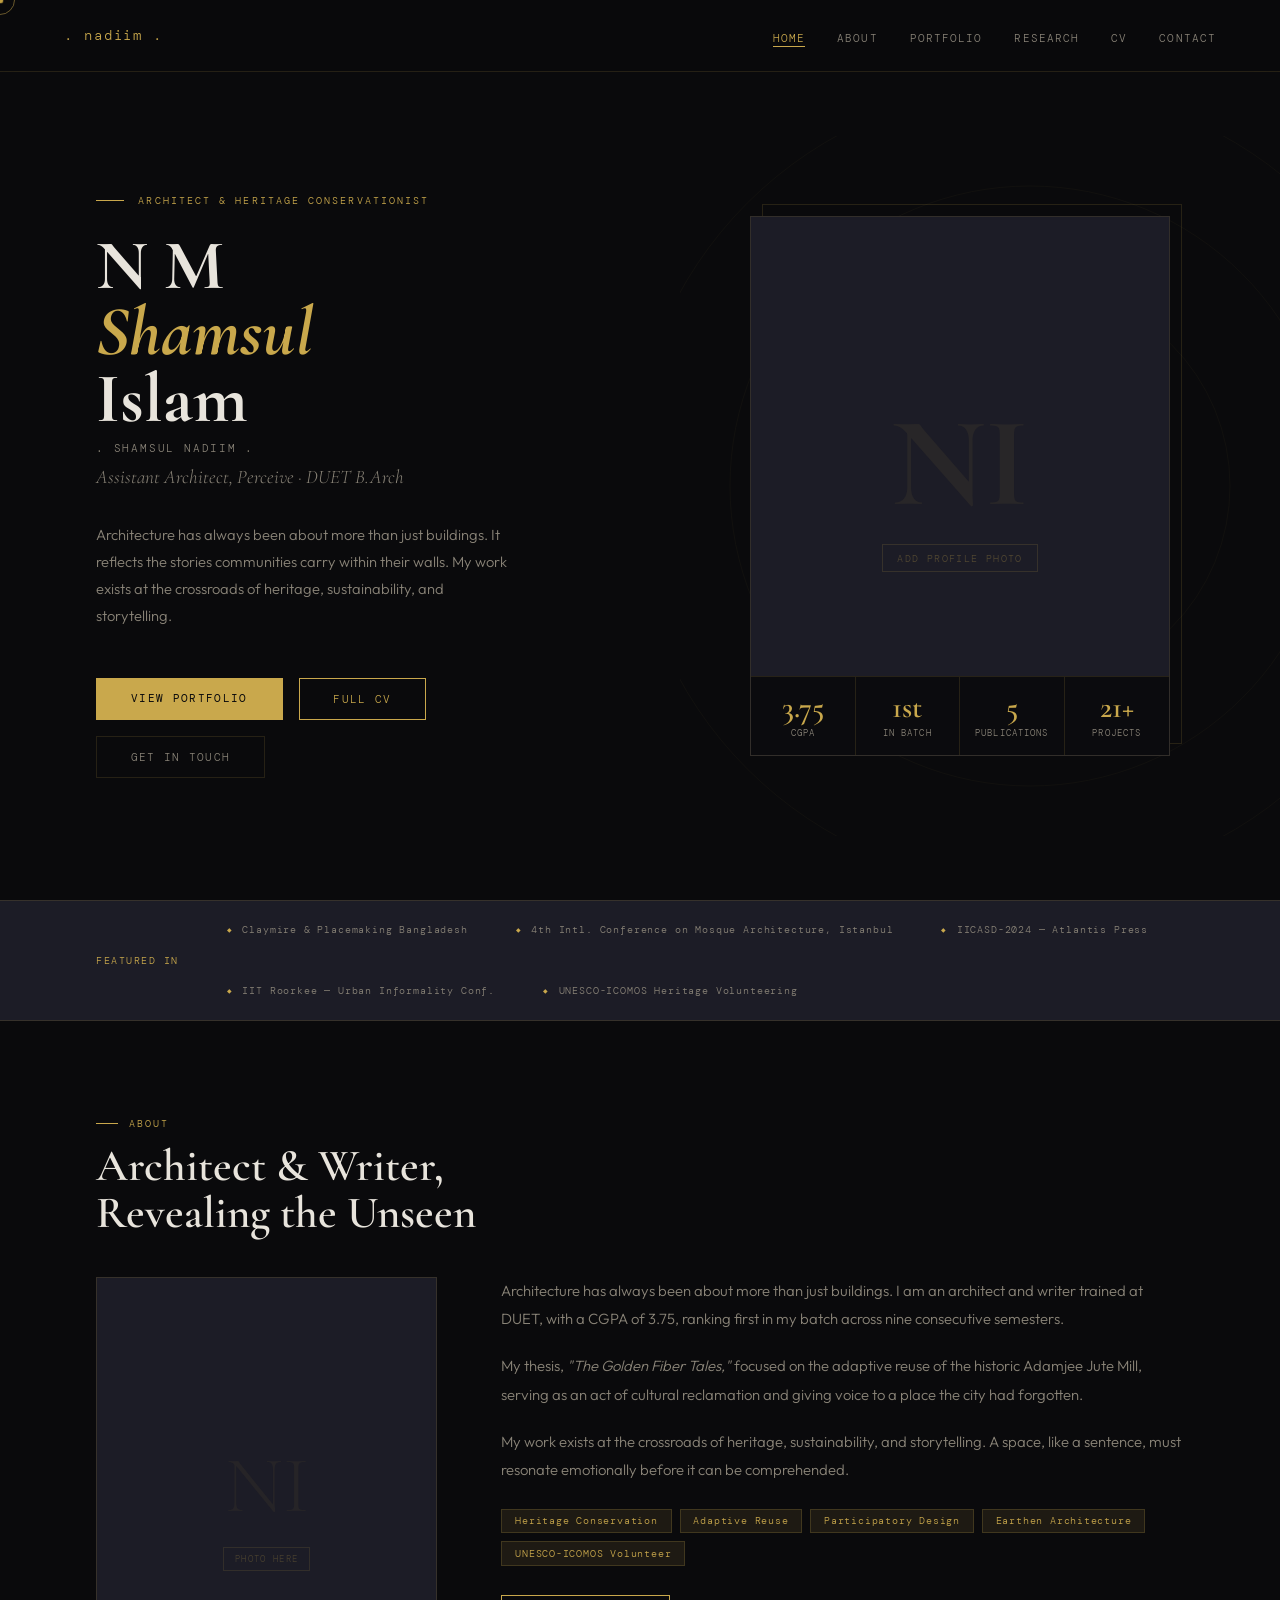
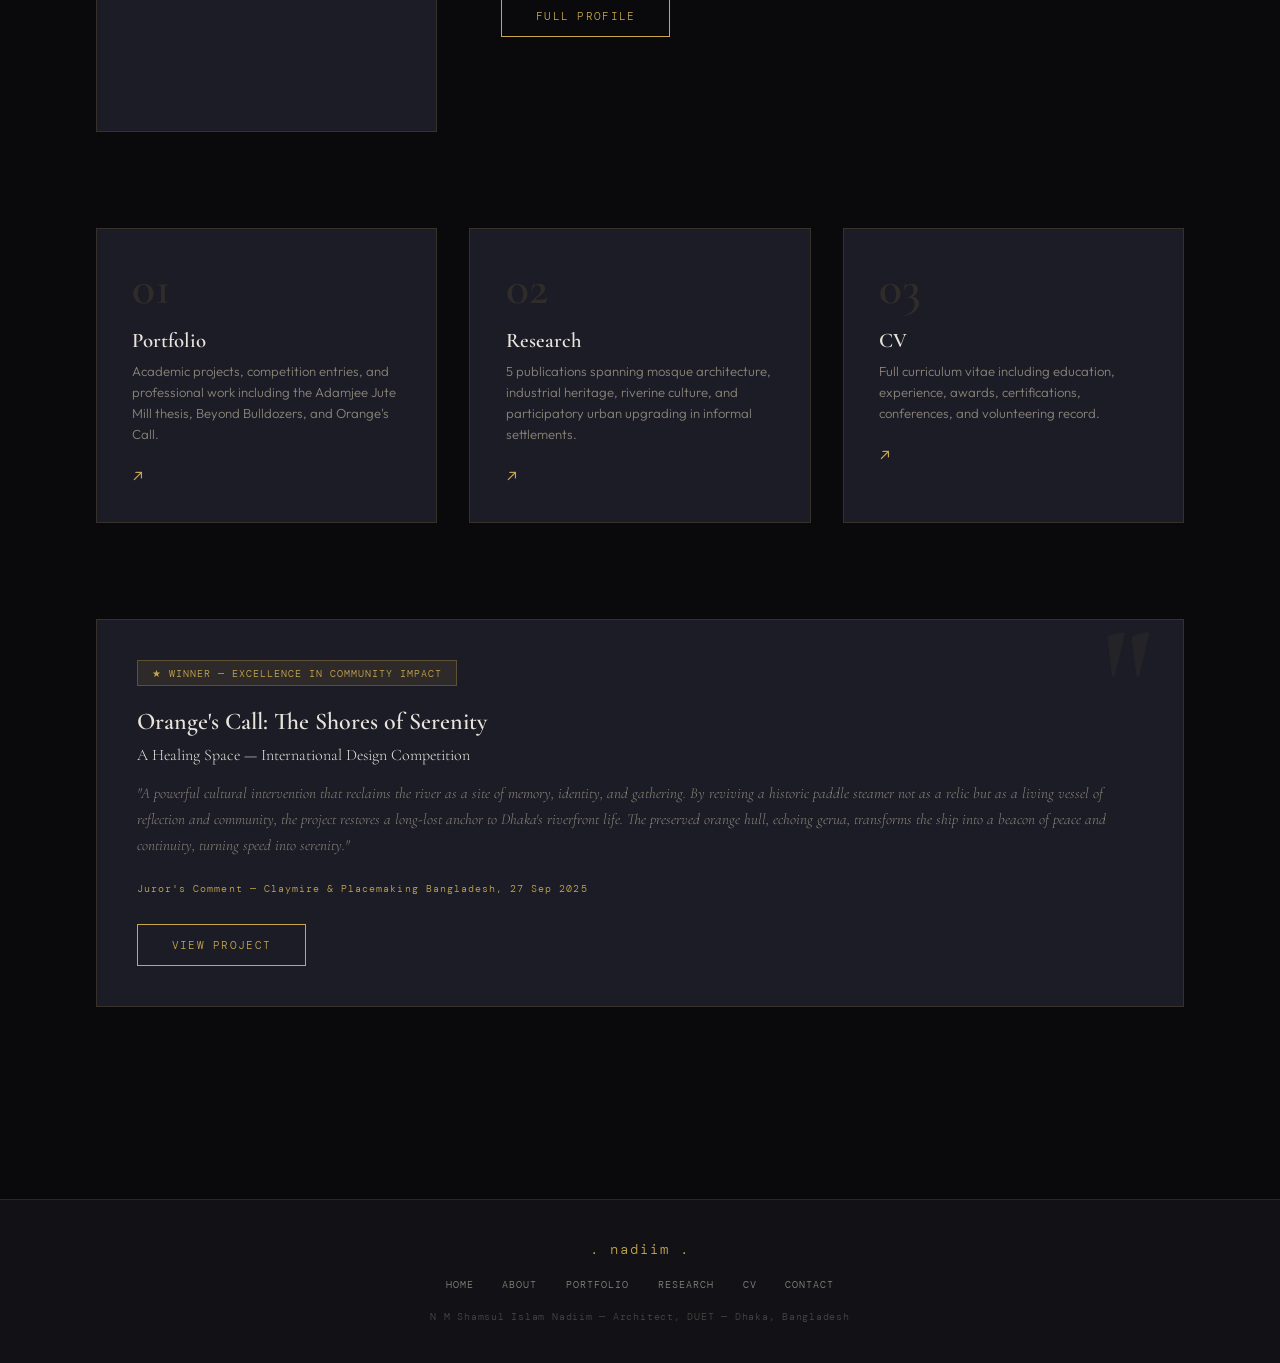
==== commit e816bc58: "Add files via upload" ====
--- a/index.html
+++ b/index.html
@@ -3,730 +3,415 @@
 <head>
 <meta charset="UTF-8">
 <meta name="viewport" content="width=device-width, initial-scale=1.0">
-<title>N M Shamsul Islam | Architect</title>
-<link rel="preconnect" href="https://fonts.googleapis.com">
-<link href="https://fonts.googleapis.com/css2?family=Cormorant+Garamond:ital,wght@0,300;0,400;0,600;1,300;1,400&family=Outfit:wght@300;400;500;600&family=DM+Mono:wght@300;400&display=swap" rel="stylesheet">
+<title>N M Shamsul Islam Nadiim — Architect</title>
+<link href="https://fonts.googleapis.com/css2?family=Cormorant+Garamond:ital,wght@0,300;0,400;0,600;0,700;1,300;1,400;1,600&family=Outfit:wght@300;400;500;600&family=DM+Mono:wght@300;400&display=swap" rel="stylesheet">
+<link rel="stylesheet" href="shared.css">
 <style>
-:root {
-  --bg: #0a0a0c;
-  --bg2: #111116;
-  --bg3: #16161d;
-  --surface: #1c1c26;
-  --surface2: #22222f;
-  --gold: #c9a84c;
-  --gold2: #e8c97a;
-  --gold-dim: rgba(201,168,76,0.12);
-  --text: #e8e4dc;
-  --text-dim: #8a8478;
-  --text-dimmer: #4a4840;
-  --border: rgba(201,168,76,0.15);
-  --border2: rgba(255,255,255,0.05);
-}
-*, *::before, *::after { box-sizing: border-box; margin: 0; padding: 0; }
-html { scroll-behavior: smooth; }
-body {
-  background: var(--bg);
-  color: var(--text);
-  font-family: 'Outfit', sans-serif;
-  font-weight: 300;
-  overflow-x: hidden;
-  cursor: none;
-}
-.cursor {
-  width: 8px; height: 8px;
-  background: var(--gold);
-  border-radius: 50%;
-  position: fixed;
-  pointer-events: none;
-  z-index: 9999;
-  mix-blend-mode: difference;
-}
-.cursor-ring {
-  width: 32px; height: 32px;
-  border: 1px solid var(--gold);
-  border-radius: 50%;
-  position: fixed;
-  pointer-events: none;
-  z-index: 9998;
-  transition: transform 0.25s cubic-bezier(0.25, 0.46, 0.45, 0.94), opacity 0.25s;
-  opacity: 0.5;
-}
-nav {
-  position: fixed; top: 0; left: 0; right: 0;
-  z-index: 100;
-  padding: 24px 60px;
-  display: flex;
-  align-items: center;
-  justify-content: space-between;
-  background: linear-gradient(to bottom, rgba(10,10,12,0.96) 0%, transparent 100%);
-}
-.nav-logo {
-  font-family: 'Cormorant Garamond', serif;
-  font-size: 20px;
-  font-weight: 600;
-  letter-spacing: 0.1em;
-  color: var(--gold2);
-  text-decoration: none;
-}
-.nav-links { display: flex; gap: 36px; list-style: none; }
-.nav-links a {
-  color: var(--text-dim);
-  text-decoration: none;
-  font-size: 12px;
-  letter-spacing: 0.2em;
-  text-transform: uppercase;
-  transition: color 0.3s;
-  font-weight: 400;
-}
-.nav-links a:hover { color: var(--gold2); }
-.nav-contact-btn {
-  padding: 10px 24px;
-  border: 1px solid var(--gold);
-  color: var(--gold);
-  font-size: 11px;
-  letter-spacing: 0.2em;
-  text-transform: uppercase;
-  text-decoration: none;
-  font-family: 'Outfit', sans-serif;
-  font-weight: 400;
-  transition: all 0.3s;
-  background: transparent;
-}
-.nav-contact-btn:hover { background: var(--gold); color: var(--bg); }
-
-/* HERO */
-#home {
+/* ── HERO ── */
+.hero {
   min-height: 100vh;
   display: grid;
   grid-template-columns: 1fr 1fr;
   position: relative;
   overflow: hidden;
+  padding-top: 72px;
 }
 .hero-left {
+  display: flex; flex-direction: column; justify-content: center;
+  padding: 5rem 4rem 5rem 6rem;
+  position: relative; z-index: 2;
+}
+.hero-eyebrow {
+  font-family: var(--mono); font-size: 0.65rem;
+  letter-spacing: 0.2em; text-transform: uppercase;
+  color: var(--gold); margin-bottom: 1.6rem;
+  display: flex; align-items: center; gap: 0.9rem;
+  opacity: 0; animation: fadeUp 0.8s ease 0.1s forwards;
+}
+.hero-eyebrow::before { content: ''; width: 28px; height: 1px; background: var(--gold); flex-shrink: 0; }
+.hero-name {
+  font-family: var(--display);
+  font-size: clamp(3.2rem, 5.5vw, 5.8rem);
+  font-weight: 700; line-height: 0.95;
+  color: var(--text); margin-bottom: 0.2rem;
+  opacity: 0; animation: fadeUp 0.8s ease 0.2s forwards;
+}
+.hero-name span { color: var(--gold); font-style: italic; }
+.hero-name-small {
+  font-family: var(--mono); font-size: 0.7rem;
+  letter-spacing: 0.16em; text-transform: uppercase;
+  color: var(--text-dim); margin-bottom: 0.6rem; margin-top: 0.3rem;
+  opacity: 0; animation: fadeUp 0.8s ease 0.25s forwards;
+}
+.hero-role {
+  font-family: var(--display); font-size: 1.2rem;
+  font-style: italic; color: var(--text-dim);
+  margin-bottom: 2rem;
+  opacity: 0; animation: fadeUp 0.8s ease 0.3s forwards;
+}
+.hero-desc {
+  font-size: 0.92rem; line-height: 1.85;
+  color: var(--text-dim); max-width: 420px;
+  margin-bottom: 3rem;
+  opacity: 0; animation: fadeUp 0.8s ease 0.4s forwards;
+}
+.hero-btns {
+  display: flex; gap: 1rem; flex-wrap: wrap;
+  opacity: 0; animation: fadeUp 0.8s ease 0.5s forwards;
+}
+.hero-right {
+  position: relative; display: flex;
+  align-items: center; justify-content: center;
+  overflow: hidden;
+}
+.hero-photo-frame {
+  position: relative; width: 420px; height: 540px;
+  opacity: 0; animation: fadeUp 0.9s ease 0.35s forwards;
+}
+.hero-photo-frame::before {
+  content: '';
+  position: absolute; top: -12px; right: -12px;
+  width: 100%; height: 100%;
+  border: 1px solid var(--border);
+  z-index: 0;
+}
+.hero-photo-inner {
+  position: relative; width: 100%; height: 100%;
+  background: var(--surface);
+  border: 1px solid rgba(201,168,76,0.12);
+  overflow: hidden; z-index: 1;
+  display: flex; align-items: flex-end;
+}
+.hero-photo-inner img {
+  width: 100%; height: 100%;
+  object-fit: cover; object-position: top center;
+  display: block;
+}
+.hero-photo-placeholder {
+  width: 100%; height: 100%;
   display: flex; flex-direction: column;
-  justify-content: center;
-  padding: 120px 60px 80px;
-  position: relative; z-index: 2;
-}
-.hero-tag {
-  display: inline-flex; align-items: center; gap: 10px;
-  font-family: 'DM Mono', monospace;
-  font-size: 11px;
-  color: var(--gold);
-  letter-spacing: 0.2em;
-  text-transform: uppercase;
-  margin-bottom: 28px;
-  opacity: 0;
-  animation: fadeUp 0.8s 0.3s ease forwards;
-}
-.hero-tag::before { content: ''; display: block; width: 40px; height: 1px; background: var(--gold); }
-.hero-name {
-  font-family: 'Cormorant Garamond', serif;
-  font-size: clamp(52px, 6.5vw, 88px);
-  font-weight: 300;
-  line-height: 0.95;
-  letter-spacing: -0.02em;
-  margin-bottom: 24px;
-  opacity: 0;
-  animation: fadeUp 0.8s 0.5s ease forwards;
-}
-.hero-name span { display: block; color: var(--gold2); font-style: italic; }
-.hero-subtitle {
-  font-size: 14px; letter-spacing: 0.15em; text-transform: uppercase;
-  color: var(--text-dim); margin-bottom: 40px;
-  opacity: 0; animation: fadeUp 0.8s 0.7s ease forwards;
-}
-.hero-desc {
-  font-size: 15px; line-height: 1.8; color: var(--text-dim);
-  max-width: 480px; margin-bottom: 52px;
-  opacity: 0; animation: fadeUp 0.8s 0.9s ease forwards;
-}
-.hero-actions {
-  display: flex; gap: 16px; align-items: center;
-  opacity: 0; animation: fadeUp 0.8s 1.1s ease forwards;
-}
-.btn-primary {
-  padding: 14px 36px;
-  background: var(--gold); color: var(--bg);
-  font-family: 'Outfit', sans-serif;
-  font-size: 12px; font-weight: 500;
-  letter-spacing: 0.2em; text-transform: uppercase;
-  text-decoration: none; transition: all 0.3s;
-}
-.btn-primary:hover { background: var(--gold2); }
-.btn-ghost {
-  padding: 14px 36px;
-  border: 1px solid var(--border); color: var(--text-dim);
-  font-family: 'Outfit', sans-serif;
-  font-size: 12px; font-weight: 400;
-  letter-spacing: 0.2em; text-transform: uppercase;
-  text-decoration: none; transition: all 0.3s;
-}
-.btn-ghost:hover { border-color: var(--gold); color: var(--gold); }
-.hero-right { position: relative; overflow: hidden; }
-.hero-visual {
+  align-items: center; justify-content: center;
+  gap: 1rem;
+}
+.hero-photo-placeholder .initials {
+  font-family: var(--display);
+  font-size: 8rem; font-weight: 700;
+  color: rgba(201,168,76,0.07);
+  line-height: 1;
+}
+.hero-photo-placeholder .ph-note {
+  font-family: var(--mono); font-size: 0.62rem;
+  letter-spacing: 0.14em; text-transform: uppercase;
+  color: rgba(201,168,76,0.3);
+  border: 1px solid rgba(201,168,76,0.15);
+  padding: 0.4rem 0.9rem;
+}
+.hero-stats-bar {
+  position: absolute; bottom: 0; left: 0; right: 0;
+  display: grid; grid-template-columns: repeat(4, 1fr);
+  background: rgba(10,10,12,0.92);
+  border-top: 1px solid var(--border); z-index: 3;
+}
+.hero-stat {
+  padding: 1rem 0.8rem; text-align: center;
+  border-right: 1px solid var(--border);
+}
+.hero-stat:last-child { border-right: none; }
+.hero-stat-n {
+  font-family: var(--display); font-size: 1.9rem;
+  font-weight: 600; color: var(--gold); line-height: 1;
+}
+.hero-stat-l {
+  font-family: var(--mono); font-size: 0.58rem;
+  letter-spacing: 0.12em; text-transform: uppercase;
+  color: var(--text-dim); margin-top: 0.25rem;
+}
+.hero-bg-arcs {
+  position: absolute; right: -100px; top: 50%;
+  transform: translateY(-50%); pointer-events: none; z-index: 0;
+}
+.hero-bg-arcs circle { fill: none; stroke: rgba(201,168,76,0.04); }
+
+/* ── FEATURED STRIP ── */
+.featured-strip {
+  background: var(--surface);
+  border-top: 1px solid var(--border);
+  border-bottom: 1px solid var(--border);
+  padding: 1.4rem 6rem;
+  display: flex; align-items: center; gap: 3rem;
+  overflow: hidden;
+}
+.strip-label {
+  font-family: var(--mono); font-size: 0.6rem;
+  letter-spacing: 0.16em; text-transform: uppercase;
+  color: var(--gold); flex-shrink: 0; white-space: nowrap;
+}
+.strip-items {
+  display: flex; gap: 3rem; align-items: center;
+  flex-wrap: wrap;
+}
+.strip-item {
+  font-family: var(--mono); font-size: 0.65rem;
+  letter-spacing: 0.08em; color: var(--text-dim);
+  white-space: nowrap;
+  display: flex; align-items: center; gap: 0.6rem;
+}
+.strip-item::before { content: '◆'; font-size: 0.4rem; color: var(--gold); }
+
+/* ── PAGE SECTIONS ── */
+.home-sections { padding: 6rem 6rem; }
+.two-col { display: grid; grid-template-columns: 1fr 1fr; gap: 4rem; margin-bottom: 6rem; }
+.three-col { display: grid; grid-template-columns: repeat(3, 1fr); gap: 2rem; margin-bottom: 6rem; }
+
+/* About preview */
+.about-preview { grid-column: 1 / 3; }
+.ap-inner { display: grid; grid-template-columns: 1fr 2fr; gap: 4rem; align-items: start; }
+.ap-photo {
+  aspect-ratio: 3/4;
+  background: var(--surface);
+  border: 1px solid var(--border);
+  position: relative; overflow: hidden;
+}
+.ap-photo img { width: 100%; height: 100%; object-fit: cover; object-position: top; }
+.ap-photo-ph {
   position: absolute; inset: 0;
-  background: linear-gradient(135deg, var(--bg3) 0%, var(--surface) 100%);
-  display: flex; align-items: center; justify-content: center;
-}
-.arch-arc {
-  position: absolute;
+  display: flex; flex-direction: column;
+  align-items: center; justify-content: center; gap: 0.8rem;
+}
+.ap-photo-ph .big { font-family: var(--display); font-size: 5rem; color: rgba(201,168,76,0.06); }
+.ph-tag {
+  font-family: var(--mono); font-size: 0.58rem;
+  letter-spacing: 0.14em; text-transform: uppercase;
+  color: rgba(201,168,76,0.25); border: 1px solid rgba(201,168,76,0.12);
+  padding: 0.3rem 0.7rem;
+}
+.ap-text p { font-size: 0.93rem; line-height: 1.9; color: var(--text-dim); margin-bottom: 1.2rem; }
+.info-chips { display: flex; flex-wrap: wrap; gap: 0.5rem; margin-top: 1.5rem; }
+.chip {
+  font-family: var(--mono); font-size: 0.62rem;
+  letter-spacing: 0.08em;
+  background: var(--gold-dim); border: 1px solid rgba(201,168,76,0.2);
+  color: var(--gold); padding: 0.3rem 0.8rem;
+}
+
+/* Quick-links cards */
+.ql-card {
+  background: var(--surface);
   border: 1px solid var(--border);
-  border-radius: 50% 50% 0 0 / 100% 100% 0 0;
-}
-.arc1 { width: 260px; height: 380px; top: 50%; left: 50%; transform: translate(-50%, -55%); opacity: 0.35; animation: fadeIn 1.5s 0.5s ease forwards; opacity: 0; }
-.arc2 { width: 180px; height: 280px; top: 50%; left: 50%; transform: translate(-50%, -55%); opacity: 0; animation: fadeIn 1.5s 0.8s ease forwards; border-color: rgba(201,168,76,0.08); }
-.arc3 { width: 340px; height: 480px; top: 50%; left: 50%; transform: translate(-50%, -55%); opacity: 0; animation: fadeIn 1.5s 0.3s ease forwards; border-color: rgba(201,168,76,0.06); }
-.hero-overlay {
-  position: absolute; inset: 0;
-  background: linear-gradient(to right, var(--bg) 0%, transparent 40%),
-              linear-gradient(to top, var(--bg) 0%, transparent 50%);
-}
-.hero-stats {
-  position: absolute; bottom: 48px; right: 48px;
-  display: flex; flex-direction: column; gap: 20px; z-index: 3;
-  opacity: 0; animation: fadeIn 1s 1.2s ease forwards;
-}
-.stat-item { text-align: right; }
-.stat-num {
-  font-family: 'Cormorant Garamond', serif;
-  font-size: 40px; font-weight: 600; color: var(--gold2); line-height: 1;
-}
-.stat-label { font-size: 11px; letter-spacing: 0.15em; text-transform: uppercase; color: var(--text-dimmer); margin-top: 4px; }
-.hero-scroll {
-  position: absolute; bottom: 48px; left: 60px;
-  display: flex; align-items: center; gap: 14px;
-  font-size: 11px; letter-spacing: 0.2em; text-transform: uppercase;
-  color: var(--text-dimmer); font-family: 'DM Mono', monospace;
-  z-index: 3; opacity: 0; animation: fadeIn 1s 1.5s ease forwards;
-}
-.scroll-line { width: 48px; height: 1px; background: var(--text-dimmer); animation: scLine 2s ease infinite; }
-@keyframes scLine { 0%,100%{width:48px} 50%{width:72px;opacity:0.4} }
-
-.bg-grid {
-  position: fixed; inset: 0;
-  background-image: linear-gradient(rgba(201,168,76,0.02) 1px, transparent 1px), linear-gradient(90deg, rgba(201,168,76,0.02) 1px, transparent 1px);
-  background-size: 80px 80px;
-  pointer-events: none; z-index: 0;
-}
-
-section { position: relative; z-index: 1; }
-
-.section-label {
-  font-family: 'DM Mono', monospace;
-  font-size: 11px; letter-spacing: 0.25em; text-transform: uppercase;
-  color: var(--gold); display: flex; align-items: center; gap: 12px; margin-bottom: 16px;
-}
-.section-label::before { content: ''; display: block; width: 32px; height: 1px; background: var(--gold); }
-.section-title {
-  font-family: 'Cormorant Garamond', serif;
-  font-size: clamp(36px, 4.5vw, 54px); font-weight: 300; line-height: 1.1; letter-spacing: -0.01em;
-}
-.section-title em { font-style: italic; color: var(--gold2); }
-.section-header { margin-bottom: 64px; }
-
-/* ABOUT */
-#about {
-  padding: 120px 60px;
-  display: grid; grid-template-columns: 1fr 1fr; gap: 80px; align-items: center;
-  border-top: 1px solid var(--border2);
-}
-.about-info-grid {
-  display: grid; grid-template-columns: 1fr 1fr; gap: 0;
-  border: 1px solid var(--border2); margin-top: 48px;
-}
-.info-item {
-  padding: 20px 24px;
-  border-bottom: 1px solid var(--border2); border-right: 1px solid var(--border2);
-}
-.info-item:nth-child(even) { border-right: none; }
-.info-item:nth-last-child(-n+2) { border-bottom: none; }
-.info-label { font-size: 10px; letter-spacing: 0.2em; text-transform: uppercase; color: var(--text-dimmer); margin-bottom: 8px; font-family: 'DM Mono', monospace; }
-.info-value { font-size: 14px; color: var(--text); font-weight: 400; }
-.about-portrait-wrap { position: relative; width: 100%; aspect-ratio: 3/4; max-width: 380px; margin: 0 auto; }
-.about-portrait-bg { position: absolute; inset: 20px -20px -20px 20px; background: var(--gold-dim); border: 1px solid var(--border); }
-.about-portrait { position: relative; width: 100%; height: 100%; background: var(--surface); display: flex; align-items: center; justify-content: center; overflow: hidden; }
-.portrait-initials { font-family: 'Cormorant Garamond', serif; font-size: 90px; font-weight: 300; color: var(--border); letter-spacing: -0.05em; }
-.cgpa-badge { position: absolute; bottom: -20px; right: -20px; background: var(--gold); color: var(--bg); padding: 16px 20px; text-align: center; }
-.cgpa-num { font-family: 'Cormorant Garamond', serif; font-size: 28px; font-weight: 600; line-height: 1; display: block; }
-.cgpa-label { font-size: 9px; letter-spacing: 0.15em; text-transform: uppercase; display: block; margin-top: 4px; }
-
-/* SKILLS */
-#skills { padding: 100px 60px; background: var(--bg2); border-top: 1px solid var(--border2); }
-.skills-grid { display: grid; grid-template-columns: repeat(3, 1fr); gap: 2px; margin-top: 64px; }
-.skill-card {
-  background: var(--surface); padding: 36px 32px;
-  transition: background 0.3s; position: relative; overflow: hidden;
-}
-.skill-card::before { content: ''; position: absolute; bottom: 0; left: 0; height: 2px; background: var(--gold); width: 0; transition: width 0.4s ease; }
-.skill-card:hover { background: var(--surface2); }
-.skill-card:hover::before { width: 100%; }
-.skill-icon { font-size: 22px; margin-bottom: 16px; display: block; }
-.skill-name { font-size: 13px; font-weight: 500; letter-spacing: 0.05em; margin-bottom: 20px; }
-.skill-bar-wrap { height: 2px; background: var(--border2); position: relative; }
-.skill-bar { height: 100%; background: linear-gradient(90deg, var(--gold), var(--gold2)); width: 0; transition: width 1.2s cubic-bezier(0.25, 0.46, 0.45, 0.94); }
-.skill-pct { position: absolute; right: 0; top: -20px; font-family: 'DM Mono', monospace; font-size: 11px; color: var(--gold); }
-
-/* EXPERIENCE */
-#experience { padding: 100px 60px; border-top: 1px solid var(--border2); }
-.timeline { margin-top: 64px; position: relative; padding-left: 48px; }
-.timeline::before { content: ''; position: absolute; left: 6px; top: 6px; bottom: 0; width: 1px; background: var(--border); }
-.timeline-item { position: relative; margin-bottom: 52px; }
-.timeline-dot { position: absolute; left: -48px; top: 6px; width: 13px; height: 13px; border: 2px solid var(--gold); background: var(--bg); border-radius: 50%; }
-.timeline-dot.active { background: var(--gold); box-shadow: 0 0 20px rgba(201,168,76,0.4); }
-.tl-date { font-family: 'DM Mono', monospace; font-size: 11px; color: var(--gold); letter-spacing: 0.1em; margin-bottom: 8px; }
-.tl-role { font-size: 18px; font-weight: 500; margin-bottom: 4px; }
-.tl-company { font-size: 13px; color: var(--text-dim); margin-bottom: 16px; }
-.tl-desc { font-size: 14px; line-height: 1.75; color: var(--text-dim); max-width: 640px; }
-.tl-tags { display: flex; flex-wrap: wrap; gap: 8px; margin-top: 16px; }
-.tag { padding: 5px 14px; border: 1px solid var(--border); font-size: 11px; letter-spacing: 0.1em; color: var(--text-dimmer); font-family: 'DM Mono', monospace; }
-
-/* EDUCATION */
-#education { padding: 100px 60px; background: var(--bg2); border-top: 1px solid var(--border2); }
-.edu-grid { display: grid; grid-template-columns: 1fr 1fr; gap: 24px; margin-top: 64px; }
-.edu-card { background: var(--surface); padding: 40px; position: relative; border-top: 2px solid transparent; transition: border-color 0.3s; }
-.edu-card:hover { border-top-color: var(--gold); }
-.edu-period { font-family: 'DM Mono', monospace; font-size: 11px; color: var(--gold); letter-spacing: 0.12em; margin-bottom: 20px; }
-.edu-degree { font-family: 'Cormorant Garamond', serif; font-size: 22px; font-weight: 600; line-height: 1.3; margin-bottom: 8px; }
-.edu-institution { font-size: 13px; color: var(--text-dim); margin-bottom: 20px; }
-.edu-grade { display: inline-flex; align-items: center; gap: 8px; padding: 8px 16px; background: var(--gold-dim); border: 1px solid var(--border); }
-.edu-grade-label { font-size: 10px; letter-spacing: 0.15em; text-transform: uppercase; color: var(--text-dimmer); font-family: 'DM Mono', monospace; }
-.edu-grade-val { font-family: 'Cormorant Garamond', serif; font-size: 20px; font-weight: 600; color: var(--gold2); }
-
-/* AWARDS */
-#awards { padding: 100px 60px; border-top: 1px solid var(--border2); }
-.awards-grid { display: grid; grid-template-columns: repeat(3, 1fr); gap: 2px; margin-top: 64px; }
-.award-card { background: var(--surface); padding: 32px 28px; transition: background 0.3s; }
-.award-card:hover { background: var(--surface2); }
-.award-year { font-family: 'DM Mono', monospace; font-size: 10px; color: var(--gold); letter-spacing: 0.15em; margin-bottom: 16px; }
-.award-title { font-size: 15px; font-weight: 500; line-height: 1.4; margin-bottom: 10px; }
-.award-org { font-size: 12px; color: var(--text-dimmer); }
-
-/* PUBLICATIONS */
-#publications { padding: 100px 60px; background: var(--bg2); border-top: 1px solid var(--border2); }
-.pub-list { margin-top: 64px; display: flex; flex-direction: column; gap: 2px; }
-.pub-item { background: var(--surface); padding: 32px 36px; display: grid; grid-template-columns: 72px 1fr; gap: 32px; align-items: start; transition: background 0.3s; }
-.pub-item:hover { background: var(--surface2); }
-.pub-year-col { font-family: 'Cormorant Garamond', serif; font-size: 30px; font-weight: 300; color: var(--gold2); opacity: 0.45; line-height: 1; padding-top: 4px; }
-.pub-title { font-size: 15px; font-weight: 500; line-height: 1.5; margin-bottom: 8px; }
-.pub-journal { font-size: 13px; color: var(--text-dim); margin-bottom: 6px; }
-.pub-authors { font-size: 12px; color: var(--text-dimmer); font-family: 'DM Mono', monospace; }
-
-/* CERTIFICATIONS */
-#certifications { padding: 100px 60px; border-top: 1px solid var(--border2); }
-.cert-grid { display: grid; grid-template-columns: repeat(4, 1fr); gap: 2px; margin-top: 64px; }
-.cert-card { background: var(--surface); padding: 28px 24px; transition: background 0.3s, transform 0.3s; }
-.cert-card:hover { background: var(--surface2); transform: translateY(-4px); }
-.cert-date { font-family: 'DM Mono', monospace; font-size: 10px; color: var(--gold); letter-spacing: 0.12em; margin-bottom: 14px; }
-.cert-title { font-size: 13px; font-weight: 500; line-height: 1.45; margin-bottom: 10px; }
-.cert-issuer { font-size: 11px; color: var(--text-dimmer); }
-
-/* CONTACT */
-#contact { padding: 100px 60px; background: var(--bg2); border-top: 1px solid var(--border2); display: grid; grid-template-columns: 1fr 1fr; gap: 80px; }
-.contact-info { display: flex; flex-direction: column; gap: 0; margin-top: 64px; }
-.contact-row { display: flex; align-items: flex-start; gap: 20px; padding: 24px 0; border-bottom: 1px solid var(--border2); }
-.contact-row:first-child { padding-top: 0; }
-.contact-icon { width: 40px; height: 40px; border: 1px solid var(--border); display: flex; align-items: center; justify-content: center; font-size: 15px; flex-shrink: 0; color: var(--gold); }
-.contact-detail-label { font-family: 'DM Mono', monospace; font-size: 10px; letter-spacing: 0.2em; text-transform: uppercase; color: var(--text-dimmer); margin-bottom: 6px; }
-.contact-detail-val { font-size: 14px; color: var(--text); }
-.contact-detail-val a { color: var(--text); text-decoration: none; transition: color 0.3s; }
-.contact-detail-val a:hover { color: var(--gold2); }
-.contact-form-area { margin-top: 64px; display: flex; flex-direction: column; gap: 16px; }
-.form-group { display: flex; flex-direction: column; gap: 8px; }
-.form-label { font-size: 10px; letter-spacing: 0.2em; text-transform: uppercase; color: var(--text-dimmer); font-family: 'DM Mono', monospace; }
-.form-input, .form-textarea { background: var(--surface); border: 1px solid var(--border2); color: var(--text); padding: 14px 18px; font-family: 'Outfit', sans-serif; font-size: 14px; outline: none; transition: border-color 0.3s; resize: none; }
-.form-input:focus, .form-textarea:focus { border-color: var(--gold); }
-.form-textarea { height: 130px; }
-.form-submit { padding: 16px 36px; background: var(--gold); color: var(--bg); border: none; font-family: 'Outfit', sans-serif; font-size: 12px; font-weight: 500; letter-spacing: 0.2em; text-transform: uppercase; cursor: pointer; transition: all 0.3s; align-self: flex-start; }
-.form-submit:hover { background: var(--gold2); }
-
-footer { padding: 36px 60px; border-top: 1px solid var(--border2); display: flex; justify-content: space-between; align-items: center; }
-.footer-copy { font-size: 12px; color: var(--text-dimmer); font-family: 'DM Mono', monospace; }
-.social-links { display: flex; gap: 20px; }
-.social-links a { font-size: 12px; color: var(--text-dimmer); text-decoration: none; letter-spacing: 0.1em; text-transform: uppercase; font-family: 'DM Mono', monospace; transition: color 0.3s; }
-.social-links a:hover { color: var(--gold); }
-
-.side-nav { position: fixed; right: 32px; top: 50%; transform: translateY(-50%); display: flex; flex-direction: column; gap: 10px; z-index: 50; }
-.side-dot { width: 6px; height: 6px; border: 1px solid var(--text-dimmer); border-radius: 50%; transition: all 0.3s; cursor: pointer; }
-.side-dot.active { background: var(--gold); border-color: var(--gold); transform: scale(1.4); }
-
-.reveal { opacity: 0; transform: translateY(28px); transition: opacity 0.7s ease, transform 0.7s ease; }
-.reveal.visible { opacity: 1; transform: translateY(0); }
-
-@keyframes fadeUp { from{opacity:0;transform:translateY(24px)} to{opacity:1;transform:translateY(0)} }
-@keyframes fadeIn { from{opacity:0} to{opacity:1} }
-
-@media (max-width: 900px) {
-  #home { grid-template-columns: 1fr; }
+  padding: 2.2rem;
+  transition: border-color 0.25s, transform 0.25s;
+  text-decoration: none; display: block;
+  position: relative; overflow: hidden;
+}
+.ql-card:hover { border-color: var(--gold); transform: translateY(-4px); }
+.ql-card::after {
+  content: ''; position: absolute; bottom: 0; left: 0; right: 0;
+  height: 2px; background: linear-gradient(90deg, var(--gold), transparent);
+  opacity: 0; transition: opacity 0.25s;
+}
+.ql-card:hover::after { opacity: 1; }
+.ql-num {
+  font-family: var(--display); font-size: 3rem; font-weight: 600;
+  color: rgba(201,168,76,0.12); line-height: 1; margin-bottom: 1rem;
+}
+.ql-title {
+  font-family: var(--display); font-size: 1.3rem; font-weight: 600;
+  color: var(--text); margin-bottom: 0.5rem;
+}
+.ql-desc { font-size: 0.82rem; color: var(--text-dim); line-height: 1.6; margin-bottom: 1.2rem; }
+.ql-arrow { color: var(--gold); font-size: 1.1rem; }
+
+/* Featured award */
+.award-feature {
+  background: var(--surface);
+  border: 1px solid var(--border);
+  padding: 2.5rem; position: relative; overflow: hidden;
+}
+.award-feature::before {
+  content: '"'; position: absolute; top: -1rem; right: 2rem;
+  font-family: var(--display); font-size: 10rem; font-weight: 700;
+  color: rgba(201,168,76,0.05); line-height: 1;
+}
+.award-badge {
+  display: inline-flex; align-items: center; gap: 0.6rem;
+  background: rgba(201,168,76,0.1); border: 1px solid rgba(201,168,76,0.3);
+  color: var(--gold); font-family: var(--mono); font-size: 0.62rem;
+  letter-spacing: 0.1em; text-transform: uppercase;
+  padding: 0.35rem 0.9rem; margin-bottom: 1.2rem;
+}
+.award-feature-title {
+  font-family: var(--display); font-size: 1.5rem; font-weight: 600;
+  line-height: 1.3; margin-bottom: 0.8rem; color: var(--text);
+}
+.award-feature-quote {
+  font-family: var(--display); font-style: italic;
+  font-size: 0.95rem; line-height: 1.7; color: var(--text-dim);
+}
+.award-feature-org {
+  font-family: var(--mono); font-size: 0.65rem; color: var(--gold);
+  letter-spacing: 0.1em; margin-top: 1.5rem;
+}
+
+@media (max-width: 960px) {
+  .hero { grid-template-columns: 1fr; }
+  .hero-left { padding: 5rem 2rem 3rem; }
   .hero-right { display: none; }
-  #about { grid-template-columns: 1fr; }
-  .about-right { display: none; }
-  .skills-grid, .awards-grid { grid-template-columns: 1fr 1fr; }
-  .edu-grid { grid-template-columns: 1fr; }
-  .cert-grid { grid-template-columns: 1fr 1fr; }
-  #contact { grid-template-columns: 1fr; }
-  nav { padding: 20px 28px; }
-  .nav-links { display: none; }
-  #home .hero-left, #about, #skills, #experience, #education, #awards, #publications, #certifications, #contact { padding-left: 28px; padding-right: 28px; }
-  footer { padding: 24px 28px; flex-direction: column; gap: 16px; }
-  .side-nav { display: none; }
+  .featured-strip { padding: 1.2rem 2rem; }
+  .home-sections { padding: 4rem 2rem; }
+  .two-col, .three-col { grid-template-columns: 1fr; }
+  .about-preview { grid-column: 1; }
+  .ap-inner { grid-template-columns: 1fr; }
 }
 </style>
 </head>
 <body>
-
-<div class="bg-grid"></div>
 <div class="cursor" id="cursor"></div>
 <div class="cursor-ring" id="cursorRing"></div>
 
-<div class="side-nav" id="sideNav">
-  <div class="side-dot active" data-section="home" onclick="goTo('#home')"></div>
-  <div class="side-dot" data-section="about" onclick="goTo('#about')"></div>
-  <div class="side-dot" data-section="skills" onclick="goTo('#skills')"></div>
-  <div class="side-dot" data-section="experience" onclick="goTo('#experience')"></div>
-  <div class="side-dot" data-section="education" onclick="goTo('#education')"></div>
-  <div class="side-dot" data-section="awards" onclick="goTo('#awards')"></div>
-  <div class="side-dot" data-section="publications" onclick="goTo('#publications')"></div>
-  <div class="side-dot" data-section="contact" onclick="goTo('#contact')"></div>
-</div>
-
-<nav>
-  <a class="nav-logo" href="#home">N·M·S·I</a>
-  <ul class="nav-links">
-    <li><a href="#about">About</a></li>
-    <li><a href="#skills">Skills</a></li>
-    <li><a href="#experience">Experience</a></li>
-    <li><a href="#education">Education</a></li>
-    <li><a href="#awards">Awards</a></li>
-    <li><a href="#publications">Publications</a></li>
+<!-- NAV -->
+<nav id="nav">
+  <a href="index.html" class="nav-logo">. nadiim .</a>
+  <button class="nav-toggle" id="navToggle" aria-label="Menu">&#9776;</button>
+  <ul class="nav-links" id="navLinks">
+    <li><a href="index.html" class="active">Home</a></li>
+    <li><a href="about.html">About</a></li>
+    <li><a href="portfolio.html">Portfolio</a></li>
+    <li><a href="research.html">Research</a></li>
+    <li><a href="cv.html">CV</a></li>
+    <li><a href="contact.html">Contact</a></li>
   </ul>
-  <a class="nav-contact-btn" href="#contact">Contact</a>
 </nav>
 
 <!-- HERO -->
-<section id="home">
+<section class="hero">
   <div class="hero-left">
-    <div class="hero-tag">Architect · Heritage Conservationist</div>
-    <h1 class="hero-name">N M <span>Shamsul</span> Islam</h1>
-    <div class="hero-subtitle">DUET · CGPA 3.75 · Ranked 1st in Batch</div>
-    <p class="hero-desc">Architecture student and conservation practitioner committed to adaptive reuse, sustainable design, and the cultural heritage of Bengal. UNESCO-ICOMOS World Heritage Volunteer. Award-winning designer with international publications.</p>
-    <div class="hero-actions">
-      <a class="btn-primary" href="#experience">View Work</a>
-      <a class="btn-ghost" href="mailto:shamsulnadiim7@gmail.com">Contact Me</a>
+    <p class="hero-eyebrow">Architect &amp; Heritage Conservationist</p>
+    <h1 class="hero-name">N M<br><span>Shamsul</span><br>Islam</h1>
+    <p class="hero-name-small">. shamsul nadiim .</p>
+    <p class="hero-role">Assistant Architect, Perceive &middot; DUET B.Arch</p>
+    <p class="hero-desc">Architecture has always been about more than just buildings. It reflects the stories communities carry within their walls. My work exists at the crossroads of heritage, sustainability, and storytelling.</p>
+    <div class="hero-btns">
+      <a href="portfolio.html" class="btn-gold">View Portfolio</a>
+      <a href="cv.html" class="btn-outline">Full CV</a>
+      <a href="contact.html" class="btn-ghost">Get in Touch</a>
     </div>
   </div>
   <div class="hero-right">
-    <div class="hero-visual">
-      <div class="arch-arc arc3"></div>
-      <div class="arch-arc arc1"></div>
-      <div class="arch-arc arc2"></div>
-    </div>
-    <div class="hero-overlay"></div>
-    <div class="hero-stats">
-      <div class="stat-item"><div class="stat-num">3.75</div><div class="stat-label">CGPA Score</div></div>
-      <div class="stat-item"><div class="stat-num">18+</div><div class="stat-label">Months Experience</div></div>
-      <div class="stat-item"><div class="stat-num">4</div><div class="stat-label">Publications</div></div>
-    </div>
-  </div>
-  <div class="hero-scroll"><div class="scroll-line"></div>Scroll to explore</div>
-</section>
-
-<!-- ABOUT -->
-<section id="about">
-  <div>
-    <div class="section-header reveal">
-      <div class="section-label">Who I Am</div>
-      <h2 class="section-title">Architect of <em>Heritage</em><br>and Sustainability</h2>
-    </div>
-    <p class="reveal" style="font-size:15px;line-height:1.85;color:var(--text-dim);max-width:520px;margin-bottom:20px;">
-      I am an architecture student at DUET, Gazipur, ranking first across nine consecutive semesters. My thesis centers on the adaptive reuse of the Adamjee Jute Mill, transforming industrial heritage into vibrant, community-centered spaces.
-    </p>
-    <p class="reveal" style="font-size:15px;line-height:1.85;color:var(--text-dim);max-width:520px;">
-      My design philosophy embraces culture-sensitive sustainable architecture using terracotta, mud, and bamboo, drawing from Bengal's rich material tradition. I participate in UNESCO-ICOMOS World Heritage volunteering, conservation work with IUCN, and international conferences from Istanbul to Dhaka.
-    </p>
-    <div class="about-info-grid reveal">
-      <div class="info-item"><div class="info-label">Date of Birth</div><div class="info-value">18 August 1997</div></div>
-      <div class="info-item"><div class="info-label">Nationality</div><div class="info-value">Bangladeshi</div></div>
-      <div class="info-item"><div class="info-label">Location</div><div class="info-value">Dhaka, Bangladesh</div></div>
-      <div class="info-item"><div class="info-label">Languages</div><div class="info-value">Bengali, English (C1)</div></div>
-      <div class="info-item"><div class="info-label">Availability</div><div class="info-value">Available</div></div>
-      <div class="info-item"><div class="info-label">Email</div><div class="info-value" style="font-size:12px;">shamsulnadiim7@gmail.com</div></div>
-    </div>
-  </div>
-  <div class="about-right reveal">
-    <div class="about-portrait-wrap">
-      <div class="about-portrait-bg"></div>
-      <div class="about-portrait"><div class="portrait-initials">NMS</div></div>
-      <div class="cgpa-badge"><span class="cgpa-num">3.75</span><span class="cgpa-label">CGPA / 4.00</span></div>
-    </div>
-  </div>
-</section>
-
-<!-- SKILLS -->
-<section id="skills">
-  <div class="section-header reveal">
-    <div class="section-label">Expertise</div>
-    <h2 class="section-title">Technical <em>Skills</em></h2>
-  </div>
-  <div class="skills-grid">
-    <div class="skill-card reveal"><span class="skill-icon">✏️</span><div class="skill-name">AutoCAD / Technical Drawing</div><div class="skill-bar-wrap"><div class="skill-pct">95%</div><div class="skill-bar" data-width="95%"></div></div></div>
-    <div class="skill-card reveal"><span class="skill-icon">🏗️</span><div class="skill-name">SketchUp 3D Modeling</div><div class="skill-bar-wrap"><div class="skill-pct">90%</div><div class="skill-bar" data-width="90%"></div></div></div>
-    <div class="skill-card reveal"><span class="skill-icon">🎨</span><div class="skill-name">Lumion / Rendering</div><div class="skill-bar-wrap"><div class="skill-pct">88%</div><div class="skill-bar" data-width="88%"></div></div></div>
-    <div class="skill-card reveal"><span class="skill-icon">🔲</span><div class="skill-name">Revit / BIM</div><div class="skill-bar-wrap"><div class="skill-pct">80%</div><div class="skill-bar" data-width="80%"></div></div></div>
-    <div class="skill-card reveal"><span class="skill-icon">🦎</span><div class="skill-name">Rhino / Grasshopper</div><div class="skill-bar-wrap"><div class="skill-pct">75%</div><div class="skill-bar" data-width="75%"></div></div></div>
-    <div class="skill-card reveal"><span class="skill-icon">🖼️</span><div class="skill-name">Adobe Photoshop</div><div class="skill-bar-wrap"><div class="skill-pct">85%</div><div class="skill-bar" data-width="85%"></div></div></div>
-    <div class="skill-card reveal"><span class="skill-icon">🌿</span><div class="skill-name">Sustainable Design</div><div class="skill-bar-wrap"><div class="skill-pct">92%</div><div class="skill-bar" data-width="92%"></div></div></div>
-    <div class="skill-card reveal"><span class="skill-icon">🏛️</span><div class="skill-name">Heritage Conservation</div><div class="skill-bar-wrap"><div class="skill-pct">90%</div><div class="skill-bar" data-width="90%"></div></div></div>
-    <div class="skill-card reveal"><span class="skill-icon">📐</span><div class="skill-name">Site Analysis</div><div class="skill-bar-wrap"><div class="skill-pct">85%</div><div class="skill-bar" data-width="85%"></div></div></div>
-  </div>
-</section>
-
-<!-- EXPERIENCE -->
-<section id="experience">
-  <div class="section-header reveal">
-    <div class="section-label">Career Path</div>
-    <h2 class="section-title">Work <em>Experience</em></h2>
-  </div>
-  <div class="timeline">
-    <div class="timeline-item reveal">
-      <div class="timeline-dot active"></div>
-      <div class="tl-date">JAN 2026 — PRESENT</div>
-      <div class="tl-role">Architect</div>
-      <div class="tl-company">Perceive, Dhaka</div>
-      <p class="tl-desc">Running a Vulture Conservation Project in partnership with the International Union for Conservation of Nature (IUCN), integrating architectural and environmental documentation into active conservation fieldwork.</p>
-      <div class="tl-tags"><span class="tag">IUCN</span><span class="tag">Conservation</span><span class="tag">Field Research</span></div>
-    </div>
-    <div class="timeline-item reveal">
-      <div class="timeline-dot"></div>
-      <div class="tl-date">OCT 2023 — DEC 2023</div>
-      <div class="tl-role">Intern Architect / Research Assistant</div>
-      <div class="tl-company">Perceive, Dhaka</div>
-      <p class="tl-desc">Contributed to research on rural and peri-urban spatial phenomena, site analysis for Haripur Zamindar Bari, and organized the MATIYAL Earthen Architecture Workshop. Prepared reports on environmental and built environment issues.</p>
-      <div class="tl-tags"><span class="tag">Spatial Research</span><span class="tag">MATIYAL Workshop</span><span class="tag">Documentation</span></div>
-    </div>
-    <div class="timeline-item reveal">
-      <div class="timeline-dot"></div>
-      <div class="tl-date">JAN 2019 — JUN 2019</div>
-      <div class="tl-role">Junior Architect</div>
-      <div class="tl-company">Circle Interior Limited, Dhaka</div>
-      <p class="tl-desc">Delivered 17+ projects for Flora Limited, Toma Group, and Mbrella. Responsibilities included interior space planning, material selection, working drawings, BOQs, and site coordination for residential and commercial interiors.</p>
-      <div class="tl-tags"><span class="tag">Interior Design</span><span class="tag">AutoCAD</span><span class="tag">Lumion</span><span class="tag">17+ Projects</span></div>
-    </div>
-    <div class="timeline-item reveal">
-      <div class="timeline-dot"></div>
-      <div class="tl-date">APR 2018 — DEC 2018</div>
-      <div class="tl-role">Architectural Visualizer</div>
-      <div class="tl-company">Oblique Architectural Design, Dhaka</div>
-      <p class="tl-desc">Produced photorealistic 3D renderings for 21+ residential and commercial projects, supporting client approvals and marketing through iterative collaboration with the design team.</p>
-      <div class="tl-tags"><span class="tag">3D Rendering</span><span class="tag">Visualization</span><span class="tag">21+ Projects</span></div>
-    </div>
-    <div class="timeline-item reveal">
-      <div class="timeline-dot"></div>
-      <div class="tl-date">AUG 2017 — OCT 2017</div>
-      <div class="tl-role">Industrial Attachment</div>
-      <div class="tl-company">ENTECH Engineering &amp; Architectural Ltd., Gazipur</div>
-      <p class="tl-desc">Gained early professional exposure in an engineering and architectural practice during diploma training.</p>
-      <div class="tl-tags"><span class="tag">Engineering</span><span class="tag">Internship</span></div>
-    </div>
-  </div>
-</section>
-
-<!-- EDUCATION -->
-<section id="education">
-  <div class="section-header reveal">
-    <div class="section-label">Academic Background</div>
-    <h2 class="section-title">Education &amp; <em>Training</em></h2>
-  </div>
-  <div class="edu-grid">
-    <div class="edu-card reveal">
-      <div class="edu-period">2020 — 2026 (Expected)</div>
-      <div class="edu-degree">Bachelor of Architecture</div>
-      <div class="edu-institution">Dhaka University of Engineering &amp; Technology (DUET), Gazipur</div>
-      <p style="font-size:13px;color:var(--text-dim);line-height:1.75;margin-bottom:20px;">Ranked 1st across 9 consecutive semesters. Thesis: "The Golden Fiber Tales: Embracing the Legacy of Jute from the Heritage of Adamjee Jute Mill." Class Representative throughout degree. Recipient of Undergraduate Merit Scholarship and Dean's Awards.</p>
-      <div class="edu-grade"><span class="edu-grade-label">CGPA</span><span class="edu-grade-val">3.75 / 4.00</span></div>
-    </div>
-    <div class="edu-card reveal">
-      <div class="edu-period">2014 — 2018</div>
-      <div class="edu-degree">Diploma in Architecture</div>
-      <div class="edu-institution">Dhaka Polytechnic Institute, Dhaka</div>
-      <p style="font-size:13px;color:var(--text-dim);line-height:1.75;margin-bottom:20px;">Specialized in architectural drafting, technical drawing, site surveying, project documentation, and working drawings. Foundational knowledge in building materials, construction methods, and project coordination.</p>
-      <div class="edu-grade"><span class="edu-grade-label">GPA</span><span class="edu-grade-val">3.45 / 4.00</span></div>
-    </div>
-  </div>
-</section>
-
-<!-- AWARDS -->
-<section id="awards">
-  <div class="section-header reveal">
-    <div class="section-label">Recognition</div>
-    <h2 class="section-title">Honors &amp; <em>Awards</em></h2>
-  </div>
-  <div class="awards-grid">
-    <div class="award-card reveal"><div class="award-year">2025</div><div class="award-title">Excellence in Community Impact</div><div class="award-org">Claymire &amp; Placemaking Bangladesh — International Design Competition</div></div>
-    <div class="award-card reveal"><div class="award-year">2025</div><div class="award-title">Dean's Award — 4th Year</div><div class="award-org">Dhaka University of Engineering &amp; Technology</div></div>
-    <div class="award-card reveal"><div class="award-year">2026</div><div class="award-title">Dean's Award — 5th Year</div><div class="award-org">Dhaka University of Engineering &amp; Technology</div></div>
-    <div class="award-card reveal"><div class="award-year">2024</div><div class="award-title">1st Runner Up — Drafting Contest CENNOVATION</div><div class="award-org">Islamic University of Technology</div></div>
-    <div class="award-card reveal"><div class="award-year">2023</div><div class="award-title">Champion — Perspective Illustration CENNOVATION</div><div class="award-org">Islamic University of Technology</div></div>
-    <div class="award-card reveal"><div class="award-year">2023</div><div class="award-title">1st Runner Up — Drafting Contest CENNOVATION</div><div class="award-org">Islamic University of Technology</div></div>
-    <div class="award-card reveal"><div class="award-year">2020-26</div><div class="award-title">Undergraduate Merit Scholarship</div><div class="award-org">DUET — 1st Position for 9 Consecutive Semesters</div></div>
-    <div class="award-card reveal"><div class="award-year">2024</div><div class="award-title">Wearix Poster Presentation Competition</div><div class="award-org">Rajshahi University Education Club</div></div>
-    <div class="award-card reveal"><div class="award-year">2024</div><div class="award-title">Class Representative — Certificate of Achievement</div><div class="award-org">DUET CR Forum</div></div>
-  </div>
-</section>
-
-<!-- PUBLICATIONS -->
-<section id="publications">
-  <div class="section-header reveal">
-    <div class="section-label">Research</div>
-    <h2 class="section-title">Publications &amp; <em>Conferences</em></h2>
-  </div>
-  <div class="pub-list">
-    <div class="pub-item reveal">
-      <div class="pub-year-col">2026</div>
-      <div>
-        <div class="pub-title">Reviving the Rocket Steamer: Preserving Bangladesh's Maritime Legacy through Sustainable Adaptive Reuse</div>
-        <div class="pub-journal">Abstract accepted for publication</div>
-        <div class="pub-authors">N M Shamsul Islam, Tanvir Ahmed &amp; Sadika Alam Sayma</div>
+    <svg class="hero-bg-arcs" width="700" height="700" viewBox="0 0 700 700">
+      <circle cx="350" cy="350" r="200"/>
+      <circle cx="350" cy="350" r="300"/>
+      <circle cx="350" cy="350" r="400"/>
+    </svg>
+    <div class="hero-photo-frame">
+      <div class="hero-photo-inner">
+        <!-- REPLACE src with your actual photo path: <img src="images/profile.jpg" alt="N M Shamsul Islam"> -->
+        <div class="hero-photo-placeholder">
+          <div class="initials">NI</div>
+          <div class="ph-note">Add profile photo</div>
+        </div>
+        <div class="hero-stats-bar">
+          <div class="hero-stat"><div class="hero-stat-n">3.75</div><div class="hero-stat-l">CGPA</div></div>
+          <div class="hero-stat"><div class="hero-stat-n">1st</div><div class="hero-stat-l">In Batch</div></div>
+          <div class="hero-stat"><div class="hero-stat-n">5</div><div class="hero-stat-l">Publications</div></div>
+          <div class="hero-stat"><div class="hero-stat-n">21+</div><div class="hero-stat-l">Projects</div></div>
+        </div>
       </div>
     </div>
-    <div class="pub-item reveal">
-      <div class="pub-year-col">2025</div>
-      <div>
-        <div class="pub-title">Mosque Morphosis in Bangladesh: Transmutation of Forms and Openings in Dhaka's Community Mosques</div>
-        <div class="pub-journal">4th International Conference on Mosque Architecture, Istanbul Technical University (ICMA Vol. 2)</div>
-        <div class="pub-authors">N M Shamsul Islam, Joarder Hafiz Ullah</div>
+  </div>
+</section>
+
+<!-- FEATURED STRIP -->
+<div class="featured-strip">
+  <span class="strip-label">Featured in</span>
+  <div class="strip-items">
+    <span class="strip-item">Claymire &amp; Placemaking Bangladesh</span>
+    <span class="strip-item">4th Intl. Conference on Mosque Architecture, Istanbul</span>
+    <span class="strip-item">IICASD-2024 &mdash; Atlantis Press</span>
+    <span class="strip-item">IIT Roorkee &mdash; Urban Informality Conf.</span>
+    <span class="strip-item">UNESCO-ICOMOS Heritage Volunteering</span>
+  </div>
+</div>
+
+<!-- PAGE BODY -->
+<div class="home-sections">
+
+  <!-- ABOUT PREVIEW -->
+  <div class="two-col">
+    <div class="about-preview">
+      <p class="section-label">About</p>
+      <h2 class="section-title" style="margin-bottom:2.5rem;">Architect &amp; Writer,<br>Revealing the Unseen</h2>
+      <div class="ap-inner">
+        <div class="ap-photo">
+          <!-- REPLACE with: <img src="images/about.jpg" alt="Shamsul Islam"> -->
+          <div class="ap-photo-ph">
+            <div class="big">NI</div>
+            <div class="ph-tag">Photo here</div>
+          </div>
+        </div>
+        <div class="ap-text">
+          <p>Architecture has always been about more than just buildings. I am an architect and writer trained at DUET, with a CGPA of 3.75, ranking first in my batch across nine consecutive semesters.</p>
+          <p>My thesis, <em>"The Golden Fiber Tales,"</em> focused on the adaptive reuse of the historic Adamjee Jute Mill, serving as an act of cultural reclamation and giving voice to a place the city had forgotten.</p>
+          <p>My work exists at the crossroads of heritage, sustainability, and storytelling. A space, like a sentence, must resonate emotionally before it can be comprehended.</p>
+          <div class="info-chips">
+            <span class="chip">Heritage Conservation</span>
+            <span class="chip">Adaptive Reuse</span>
+            <span class="chip">Participatory Design</span>
+            <span class="chip">Earthen Architecture</span>
+            <span class="chip">UNESCO-ICOMOS Volunteer</span>
+          </div>
+          <div style="margin-top:1.8rem;"><a href="about.html" class="btn-outline" style="display:inline-block;">Full Profile</a></div>
+        </div>
       </div>
     </div>
-    <div class="pub-item reveal">
-      <div class="pub-year-col">2024</div>
-      <div>
-        <div class="pub-title">Study of Noise Level in Roadside Surgery and Medicine Ward of a Hospital in Dhaka City</div>
-        <div class="pub-journal">IICASD-2024, DUET — Atlantis Press</div>
-        <div class="pub-authors">Farha Tanzin, N M Shamsul Islam</div>
-      </div>
-    </div>
-    <div class="pub-item reveal">
-      <div class="pub-year-col">2024</div>
-      <div>
-        <div class="pub-title">Influence of Spirituality in Mosque: Impact of Architectural Features on Muslim Communities in Contemporary Mosque Complexes of Dhaka</div>
-        <div class="pub-journal">IICASD-2024, DUET</div>
-        <div class="pub-authors">N M Shamsul Islam, Joarder Hafiz Ullah</div>
-      </div>
-    </div>
-  </div>
-</section>
-
-<!-- CERTIFICATIONS -->
-<section id="certifications">
-  <div class="section-header reveal">
-    <div class="section-label">Continuous Learning</div>
-    <h2 class="section-title">Certifications &amp; <em>Courses</em></h2>
-  </div>
-  <div class="cert-grid">
-    <div class="cert-card reveal"><div class="cert-date">2025</div><div class="cert-title">AI for Daily Office Productivity</div><div class="cert-issuer">Academy of Open Learning</div></div>
-    <div class="cert-card reveal"><div class="cert-date">2024</div><div class="cert-title">Career Essentials in Generative AI</div><div class="cert-issuer">Microsoft &amp; LinkedIn</div></div>
-    <div class="cert-card reveal"><div class="cert-date">2024</div><div class="cert-title">Fundamental of Manuscript Preparation</div><div class="cert-issuer">Researcher Academy</div></div>
-    <div class="cert-card reveal"><div class="cert-date">2024</div><div class="cert-title">Research Integrity</div><div class="cert-issuer">Springer Nature</div></div>
-    <div class="cert-card reveal"><div class="cert-date">2024</div><div class="cert-title">Cevilization — Drafting Derby</div><div class="cert-issuer">ASCE Student Chapter, DUET</div></div>
-    <div class="cert-card reveal"><div class="cert-date">2024</div><div class="cert-title">Environment Olympiad 2024</div><div class="cert-issuer">Brikkhobondhu</div></div>
-    <div class="cert-card reveal"><div class="cert-date">2020</div><div class="cert-title">Future of AI &amp; Why Research is Important</div><div class="cert-issuer">Bangladesh Innovation Forum</div></div>
-    <div class="cert-card reveal"><div class="cert-date">2016</div><div class="cert-title">AutoCAD 2D — Certificate of Achievement</div><div class="cert-issuer">Composition Training Center</div></div>
-  </div>
-</section>
-
-<!-- CONTACT -->
-<section id="contact">
-  <div>
-    <div class="section-header reveal">
-      <div class="section-label">Get in Touch</div>
-      <h2 class="section-title">Let's <em>Collaborate</em></h2>
-    </div>
-    <p class="reveal" style="font-size:15px;line-height:1.8;color:var(--text-dim);max-width:440px;margin-bottom:0;">Whether you have a design project, research collaboration, or simply want to connect, I would love to hear from you.</p>
-    <div class="contact-info">
-      <div class="contact-row reveal"><div class="contact-icon">✉</div><div><div class="contact-detail-label">Email</div><div class="contact-detail-val"><a href="mailto:shamsulnadiim7@gmail.com">shamsulnadiim7@gmail.com</a></div></div></div>
-      <div class="contact-row reveal"><div class="contact-icon">📞</div><div><div class="contact-detail-label">Phone / WhatsApp</div><div class="contact-detail-val"><a href="tel:+8801671792267">+880 1671 792267</a></div></div></div>
-      <div class="contact-row reveal"><div class="contact-icon">📍</div><div><div class="contact-detail-label">Location</div><div class="contact-detail-val">980 Post Office Road, Middle Badda, Dhaka 1212, Bangladesh</div></div></div>
-      <div class="contact-row reveal"><div class="contact-icon">📷</div><div><div class="contact-detail-label">Instagram / Photography</div><div class="contact-detail-val"><a href="https://instagram.com/shamsulnadiim" target="_blank">@shamsulnadiim</a></div></div></div>
-    </div>
-  </div>
-  <div>
-    <div class="section-header reveal">
-      <div class="section-label">Message</div>
-      <h2 class="section-title">Send a <em>Note</em></h2>
-    </div>
-    <div class="contact-form-area reveal">
-      <div class="form-group"><label class="form-label">Your Name</label><input class="form-input" type="text" placeholder="Full Name"></div>
-      <div class="form-group"><label class="form-label">Email Address</label><input class="form-input" type="email" placeholder="your@email.com"></div>
-      <div class="form-group"><label class="form-label">Subject</label><input class="form-input" type="text" placeholder="Project / Collaboration / Inquiry"></div>
-      <div class="form-group"><label class="form-label">Message</label><textarea class="form-textarea" placeholder="Tell me about your project or inquiry..."></textarea></div>
-      <button class="form-submit" onclick="alert('Thank you for your message! Please reach out directly at shamsulnadiim7@gmail.com')">Send Message</button>
-    </div>
-  </div>
-</section>
-
+  </div>
+
+  <!-- QUICK LINKS -->
+  <div class="three-col">
+    <a href="portfolio.html" class="ql-card">
+      <div class="ql-num">01</div>
+      <div class="ql-title">Portfolio</div>
+      <div class="ql-desc">Academic projects, competition entries, and professional work including the Adamjee Jute Mill thesis, Beyond Bulldozers, and Orange's Call.</div>
+      <div class="ql-arrow">&#8599;</div>
+    </a>
+    <a href="research.html" class="ql-card">
+      <div class="ql-num">02</div>
+      <div class="ql-title">Research</div>
+      <div class="ql-desc">5 publications spanning mosque architecture, industrial heritage, riverine culture, and participatory urban upgrading in informal settlements.</div>
+      <div class="ql-arrow">&#8599;</div>
+    </a>
+    <a href="cv.html" class="ql-card">
+      <div class="ql-num">03</div>
+      <div class="ql-title">CV</div>
+      <div class="ql-desc">Full curriculum vitae including education, experience, awards, certifications, conferences, and volunteering record.</div>
+      <div class="ql-arrow">&#8599;</div>
+    </a>
+  </div>
+
+  <!-- FEATURED AWARD -->
+  <div class="award-feature" style="margin-bottom:6rem;">
+    <div class="award-badge">&#9733; Winner &mdash; Excellence in Community Impact</div>
+    <div class="award-feature-title">Orange's Call: The Shores of Serenity<br><span style="font-weight:300;font-size:1rem;">A Healing Space &mdash; International Design Competition</span></div>
+    <div class="award-feature-quote">"A powerful cultural intervention that reclaims the river as a site of memory, identity, and gathering. By reviving a historic paddle steamer not as a relic but as a living vessel of reflection and community, the project restores a long-lost anchor to Dhaka's riverfront life. The preserved orange hull, echoing gerua, transforms the ship into a beacon of peace and continuity, turning speed into serenity."</div>
+    <div class="award-feature-org">Juror's Comment &mdash; Claymire &amp; Placemaking Bangladesh, 27 Sep 2025</div>
+    <div style="margin-top:1.8rem;"><a href="portfolio.html#competitions" class="btn-outline" style="display:inline-block;">View Project</a></div>
+  </div>
+
+</div>
+
+<!-- FOOTER -->
 <footer>
-  <div class="footer-copy">2026 · N M Shamsul Islam · Architect · Dhaka, Bangladesh</div>
-  <div class="social-links">
-    <a href="https://www.facebook.com/nadiimized/" target="_blank">Facebook</a>
-    <a href="https://www.instagram.com/shamsulnadiim/" target="_blank">Instagram</a>
-    <a href="mailto:shamsulnadiim7@gmail.com">Email</a>
-  </div>
+  <div class="footer-logo">. nadiim .</div>
+  <div class="footer-links">
+    <a href="index.html">Home</a>
+    <a href="about.html">About</a>
+    <a href="portfolio.html">Portfolio</a>
+    <a href="research.html">Research</a>
+    <a href="cv.html">CV</a>
+    <a href="contact.html">Contact</a>
+  </div>
+  <div class="footer-note">N M Shamsul Islam Nadiim &mdash; Architect, DUET &mdash; Dhaka, Bangladesh</div>
 </footer>
 
-<script>
-// Custom cursor
-const cursor = document.getElementById('cursor');
-const ring = document.getElementById('cursorRing');
-let mx = 0, my = 0, rx = 0, ry = 0;
-document.addEventListener('mousemove', e => {
-  mx = e.clientX; my = e.clientY;
-  cursor.style.left = mx - 4 + 'px';
-  cursor.style.top = my - 4 + 'px';
-});
-(function animRing() {
-  rx += (mx - rx - 16) * 0.12;
-  ry += (my - ry - 16) * 0.12;
-  ring.style.left = rx + 'px';
-  ring.style.top = ry + 'px';
-  requestAnimationFrame(animRing);
-})();
-document.querySelectorAll('a, button').forEach(el => {
-  el.addEventListener('mouseenter', () => { ring.style.transform = 'scale(1.8)'; ring.style.opacity = '0.8'; });
-  el.addEventListener('mouseleave', () => { ring.style.transform = 'scale(1)'; ring.style.opacity = '0.5'; });
-});
-
-function goTo(sel) { document.querySelector(sel).scrollIntoView({ behavior: 'smooth' }); }
-
-// Side nav active on scroll
-const sectionIds = ['home','about','skills','experience','education','awards','publications','certifications','contact'];
-const sectionEls = sectionIds.map(id => document.getElementById(id)).filter(Boolean);
-const ioSec = new IntersectionObserver(entries => {
-  entries.forEach(e => {
-    if (e.isIntersecting) {
-      document.querySelectorAll('.side-dot').forEach(d => d.classList.remove('active'));
-      const dot = document.querySelector('.side-dot[data-section="' + e.target.id + '"]');
-      if (dot) dot.classList.add('active');
-    }
-  });
-}, { threshold: 0.35 });
-sectionEls.forEach(el => ioSec.observe(el));
-
-// Reveal on scroll + animate skill bars
-const ioReveal = new IntersectionObserver(entries => {
-  entries.forEach(e => {
-    if (e.isIntersecting) {
-      e.target.classList.add('visible');
-      e.target.querySelectorAll('.skill-bar').forEach(bar => {
-        setTimeout(() => { bar.style.width = bar.dataset.width || '0%'; }, 200);
-      });
-    }
-  });
-}, { threshold: 0.08, rootMargin: '0px 0px -50px 0px' });
-
-document.querySelectorAll('.reveal').forEach((el, i) => {
-  el.style.transitionDelay = (i % 4) * 0.07 + 's';
-  ioReveal.observe(el);
-});
-</script>
+<script src="shared.js"></script>
 </body>
 </html>
--- a/shared.css
+++ b/shared.css
@@ -0,0 +1,235 @@
+/* ── SHARED STYLES — nadiim.site ── */
+:root {
+  --bg: #0a0a0c;
+  --bg2: #111116;
+  --bg3: #16161d;
+  --surface: #1c1c26;
+  --surface2: #22222f;
+  --gold: #c9a84c;
+  --gold2: #e8c97a;
+  --gold-dim: rgba(201,168,76,0.1);
+  --text: #e8e4dc;
+  --text-dim: #8a8478;
+  --text-dimmer: #4a4840;
+  --border: rgba(201,168,76,0.15);
+  --border2: rgba(255,255,255,0.05);
+  --display: 'Cormorant Garamond', Georgia, serif;
+  --body: 'Outfit', sans-serif;
+  --mono: 'DM Mono', monospace;
+}
+
+*, *::before, *::after { box-sizing: border-box; margin: 0; padding: 0; }
+html { scroll-behavior: smooth; }
+body {
+  background: var(--bg);
+  color: var(--text);
+  font-family: var(--body);
+  font-weight: 300;
+  overflow-x: hidden;
+  cursor: none;
+}
+
+/* ── CURSOR ── */
+.cursor {
+  width: 7px; height: 7px;
+  background: var(--gold);
+  border-radius: 50%;
+  position: fixed; pointer-events: none;
+  z-index: 9999; mix-blend-mode: difference;
+  transform: translate(-50%,-50%);
+  transition: transform 0.1s;
+}
+.cursor-ring {
+  width: 30px; height: 30px;
+  border: 1px solid rgba(201,168,76,0.5);
+  border-radius: 50%;
+  position: fixed; pointer-events: none;
+  z-index: 9998;
+  transform: translate(-50%,-50%);
+  transition: width 0.25s, height 0.25s, opacity 0.25s;
+}
+
+/* ── SCROLLBAR ── */
+::-webkit-scrollbar { width: 3px; }
+::-webkit-scrollbar-track { background: var(--bg); }
+::-webkit-scrollbar-thumb { background: var(--gold); }
+
+/* ── NAV ── */
+nav {
+  position: fixed; top: 0; left: 0; right: 0; z-index: 1000;
+  display: flex; align-items: center; justify-content: space-between;
+  padding: 0 4rem;
+  height: 72px;
+  background: rgba(10,10,12,0.88);
+  backdrop-filter: blur(14px);
+  border-bottom: 1px solid var(--border);
+  transition: background 0.3s;
+}
+.nav-logo {
+  font-family: var(--mono); font-size: 0.85rem;
+  letter-spacing: 0.14em; color: var(--gold);
+  text-decoration: none;
+}
+.nav-links { display: flex; gap: 2rem; list-style: none; }
+.nav-links a {
+  font-family: var(--mono); font-size: 0.68rem;
+  letter-spacing: 0.1em; text-transform: uppercase;
+  color: var(--text-dim); text-decoration: none;
+  transition: color 0.2s; position: relative; padding-bottom: 2px;
+}
+.nav-links a::after {
+  content: ''; position: absolute; bottom: 0; left: 0; right: 100%;
+  height: 1px; background: var(--gold);
+  transition: right 0.25s;
+}
+.nav-links a:hover, .nav-links a.active { color: var(--gold); }
+.nav-links a:hover::after, .nav-links a.active::after { right: 0; }
+.nav-toggle {
+  display: none; background: none; border: 1px solid var(--border);
+  color: var(--gold); font-size: 1rem; padding: 0.4rem 0.6rem;
+  cursor: pointer;
+}
+
+/* ── PAGE HEADER (inner pages) ── */
+.page-header {
+  padding: 9rem 6rem 4rem;
+  background: var(--bg2);
+  border-bottom: 1px solid var(--border);
+  position: relative; overflow: hidden;
+}
+.page-header::before {
+  content: attr(data-title);
+  position: absolute; right: 4rem; bottom: -1.5rem;
+  font-family: var(--display); font-size: 9rem; font-weight: 700;
+  color: rgba(201,168,76,0.04); line-height: 1;
+  pointer-events: none; white-space: nowrap;
+}
+.ph-label {
+  font-family: var(--mono); font-size: 0.65rem;
+  letter-spacing: 0.18em; text-transform: uppercase;
+  color: var(--gold); margin-bottom: 1rem;
+  display: flex; align-items: center; gap: 0.8rem;
+}
+.ph-label::before { content: ''; width: 24px; height: 1px; background: var(--gold); }
+.ph-title {
+  font-family: var(--display); font-size: clamp(2.8rem, 5vw, 5rem);
+  font-weight: 600; line-height: 1.0; color: var(--text);
+}
+.ph-title em { color: var(--gold); }
+.ph-sub { font-family: var(--display); font-size: 1rem; font-style: italic; color: var(--text-dim); margin-top: 0.8rem; }
+
+/* ── SECTION LABELS ── */
+.section-label {
+  font-family: var(--mono); font-size: 0.65rem;
+  letter-spacing: 0.18em; text-transform: uppercase;
+  color: var(--gold); margin-bottom: 0.8rem;
+  display: flex; align-items: center; gap: 0.7rem;
+}
+.section-label::before { content: ''; width: 22px; height: 1px; background: var(--gold); }
+.section-title {
+  font-family: var(--display); font-size: clamp(2rem, 3.5vw, 3rem);
+  font-weight: 600; line-height: 1.05; color: var(--text);
+}
+
+/* ── BUTTONS ── */
+.btn-gold {
+  display: inline-block;
+  padding: 0.85rem 2.2rem;
+  background: var(--gold); color: #0a0a0c;
+  font-family: var(--mono); font-size: 0.68rem;
+  letter-spacing: 0.12em; text-transform: uppercase;
+  text-decoration: none; font-weight: 400;
+  transition: background 0.2s, transform 0.2s;
+}
+.btn-gold:hover { background: var(--gold2); transform: translateY(-2px); }
+.btn-outline {
+  display: inline-block;
+  padding: 0.82rem 2.1rem;
+  border: 1px solid var(--gold); color: var(--gold);
+  font-family: var(--mono); font-size: 0.68rem;
+  letter-spacing: 0.12em; text-transform: uppercase;
+  text-decoration: none;
+  transition: background 0.2s, color 0.2s, transform 0.2s;
+}
+.btn-outline:hover { background: var(--gold); color: #0a0a0c; transform: translateY(-2px); }
+.btn-ghost {
+  display: inline-block;
+  padding: 0.82rem 2.1rem;
+  border: 1px solid var(--border); color: var(--text-dim);
+  font-family: var(--mono); font-size: 0.68rem;
+  letter-spacing: 0.12em; text-transform: uppercase;
+  text-decoration: none;
+  transition: border-color 0.2s, color 0.2s, transform 0.2s;
+}
+.btn-ghost:hover { border-color: var(--gold); color: var(--gold); transform: translateY(-2px); }
+
+/* ── DIVIDER ── */
+.divider {
+  height: 1px;
+  background: linear-gradient(90deg, transparent, var(--border), transparent);
+  margin: 0;
+}
+
+/* ── PHOTO UTILS ── */
+.photo-frame {
+  background: var(--surface);
+  border: 1px solid var(--border);
+  overflow: hidden; position: relative;
+}
+.photo-frame img { width: 100%; height: 100%; object-fit: cover; display: block; }
+.photo-placeholder {
+  position: absolute; inset: 0;
+  display: flex; flex-direction: column;
+  align-items: center; justify-content: center; gap: 0.6rem;
+}
+.photo-placeholder span {
+  font-family: var(--mono); font-size: 0.58rem;
+  letter-spacing: 0.12em; text-transform: uppercase;
+  color: rgba(201,168,76,0.25);
+  border: 1px solid rgba(201,168,76,0.12);
+  padding: 0.25rem 0.6rem;
+}
+
+/* ── FOOTER ── */
+footer {
+  background: var(--bg2);
+  border-top: 1px solid var(--border);
+  padding: 2.5rem 6rem;
+  display: flex; flex-direction: column;
+  align-items: center; gap: 1.2rem;
+  text-align: center;
+}
+.footer-logo { font-family: var(--mono); font-size: 0.9rem; color: var(--gold); letter-spacing: 0.14em; }
+.footer-links { display: flex; gap: 1.8rem; flex-wrap: wrap; justify-content: center; }
+.footer-links a {
+  font-family: var(--mono); font-size: 0.62rem;
+  letter-spacing: 0.1em; text-transform: uppercase;
+  color: var(--text-dim); text-decoration: none;
+  transition: color 0.2s;
+}
+.footer-links a:hover { color: var(--gold); }
+.footer-note { font-family: var(--mono); font-size: 0.6rem; color: var(--text-dimmer); letter-spacing: 0.08em; }
+
+/* ── ANIMATIONS ── */
+@keyframes fadeUp {
+  from { opacity: 0; transform: translateY(20px); }
+  to   { opacity: 1; transform: translateY(0); }
+}
+.fade-in { opacity: 0; transform: translateY(20px); transition: opacity 0.7s ease, transform 0.7s ease; }
+.fade-in.visible { opacity: 1; transform: translateY(0); }
+
+/* ── MOBILE ── */
+@media (max-width: 960px) {
+  nav { padding: 0 1.5rem; }
+  .nav-toggle { display: block; }
+  .nav-links {
+    display: none; position: absolute; top: 72px; left: 0; right: 0;
+    background: var(--bg2); flex-direction: column; gap: 0;
+    border-bottom: 1px solid var(--border);
+  }
+  .nav-links.open { display: flex; }
+  .nav-links li a { display: block; padding: 1rem 2rem; border-bottom: 1px solid var(--border2); }
+  .page-header { padding: 7rem 2rem 3rem; }
+  .page-header::before { display: none; }
+  footer { padding: 2rem 2rem; }
+}
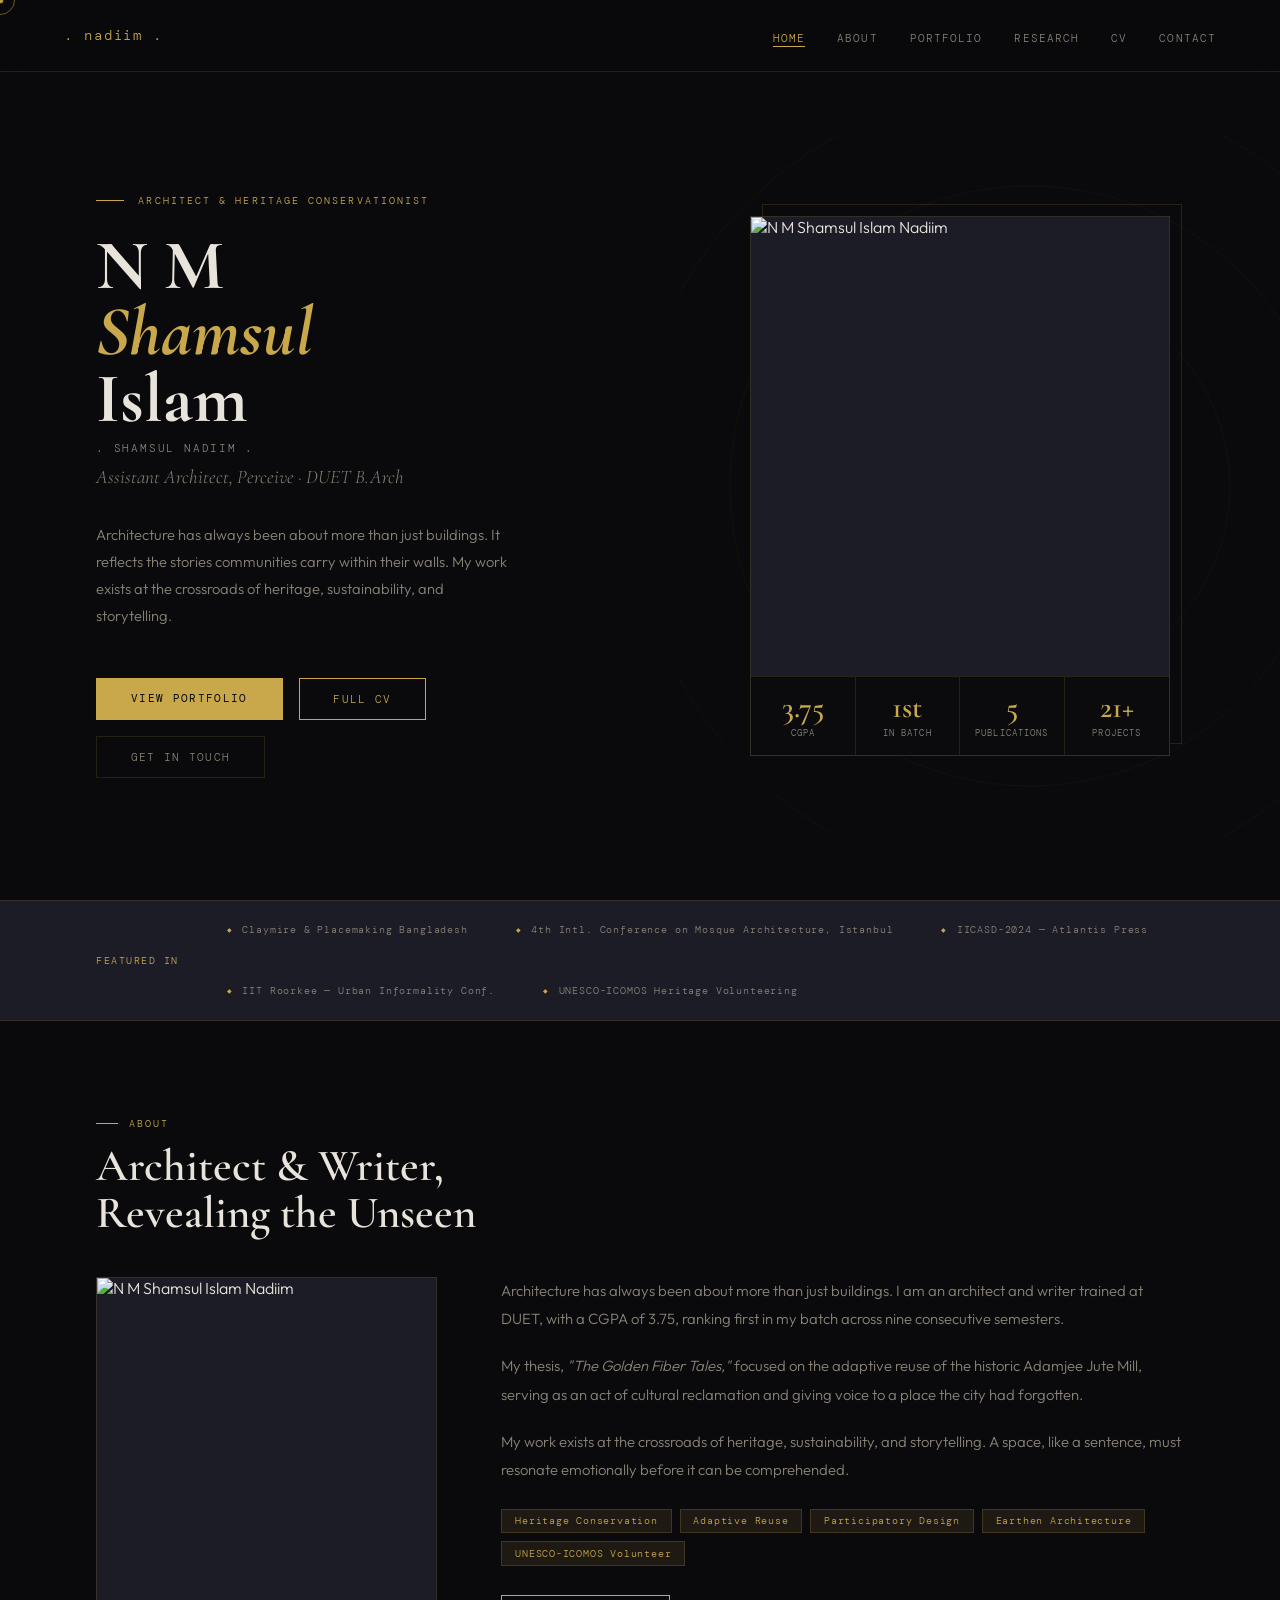
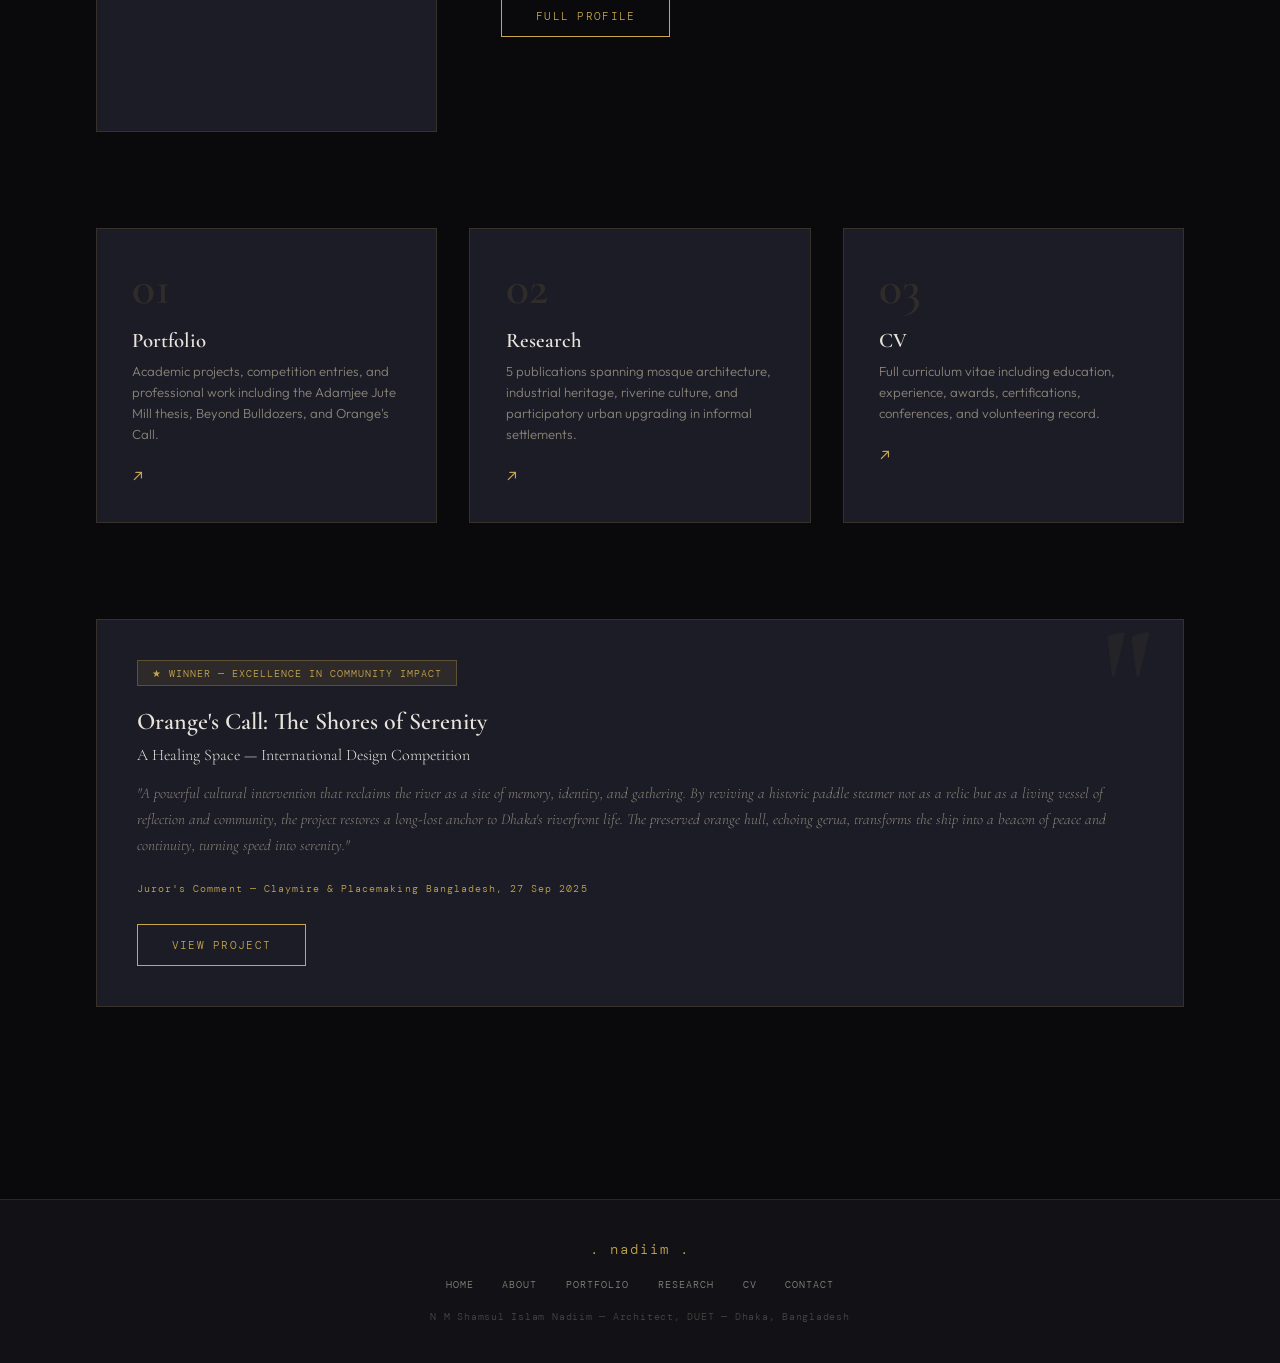
==== commit 7adcc493: "Rename index (1).html to index.html" ====
--- a/index.html
+++ b/index.html
@@ -304,11 +304,7 @@
     </svg>
     <div class="hero-photo-frame">
       <div class="hero-photo-inner">
-        <!-- REPLACE src with your actual photo path: <img src="images/profile.jpg" alt="N M Shamsul Islam"> -->
-        <div class="hero-photo-placeholder">
-          <div class="initials">NI</div>
-          <div class="ph-note">Add profile photo</div>
-        </div>
+        <img src="https://raw.githubusercontent.com/shamsulnadiim/shamsulnadiim.github.io/refs/heads/main/image/Opekkha.jpg" alt="N M Shamsul Islam Nadiim">
         <div class="hero-stats-bar">
           <div class="hero-stat"><div class="hero-stat-n">3.75</div><div class="hero-stat-l">CGPA</div></div>
           <div class="hero-stat"><div class="hero-stat-n">1st</div><div class="hero-stat-l">In Batch</div></div>
@@ -342,11 +338,7 @@
       <h2 class="section-title" style="margin-bottom:2.5rem;">Architect &amp; Writer,<br>Revealing the Unseen</h2>
       <div class="ap-inner">
         <div class="ap-photo">
-          <!-- REPLACE with: <img src="images/about.jpg" alt="Shamsul Islam"> -->
-          <div class="ap-photo-ph">
-            <div class="big">NI</div>
-            <div class="ph-tag">Photo here</div>
-          </div>
+          <img src="https://raw.githubusercontent.com/shamsulnadiim/shamsulnadiim.github.io/refs/heads/main/image/Patkor.jpg" alt="N M Shamsul Islam Nadiim">
         </div>
         <div class="ap-text">
           <p>Architecture has always been about more than just buildings. I am an architect and writer trained at DUET, with a CGPA of 3.75, ranking first in my batch across nine consecutive semesters.</p>
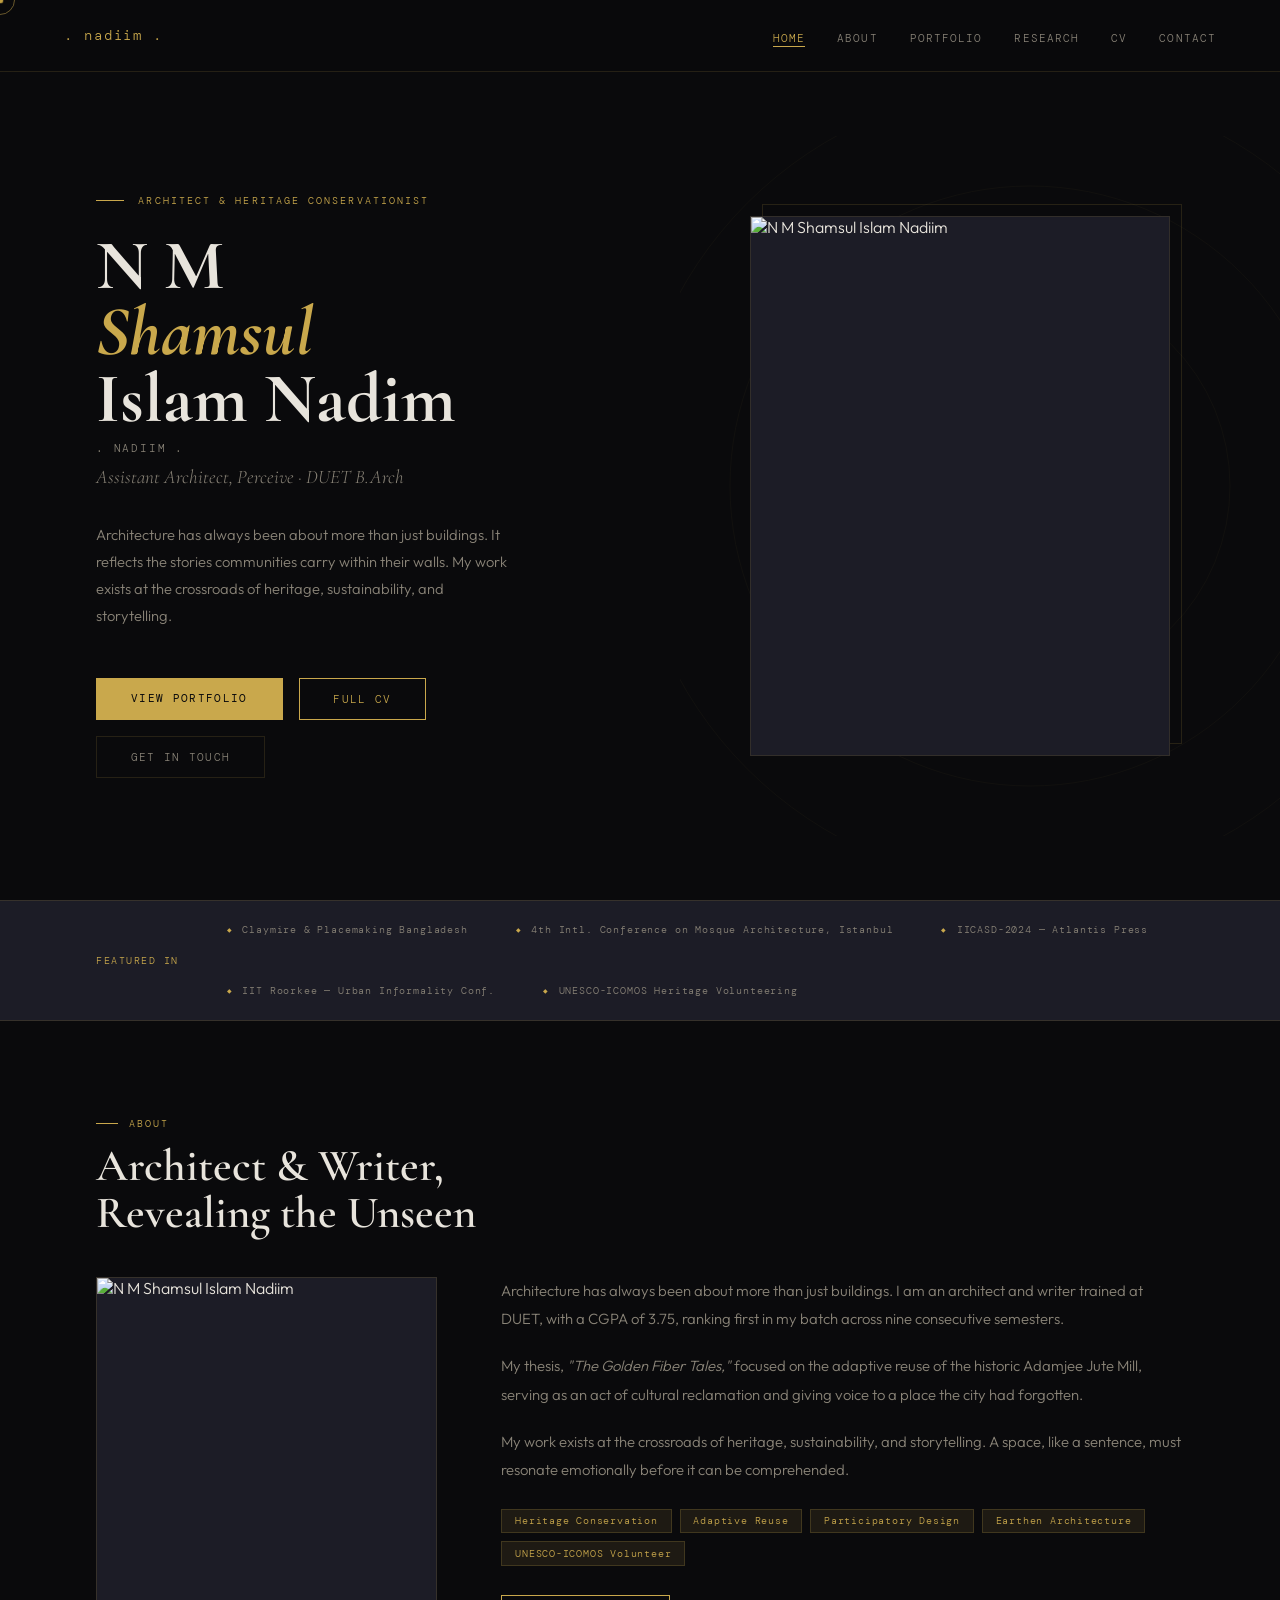
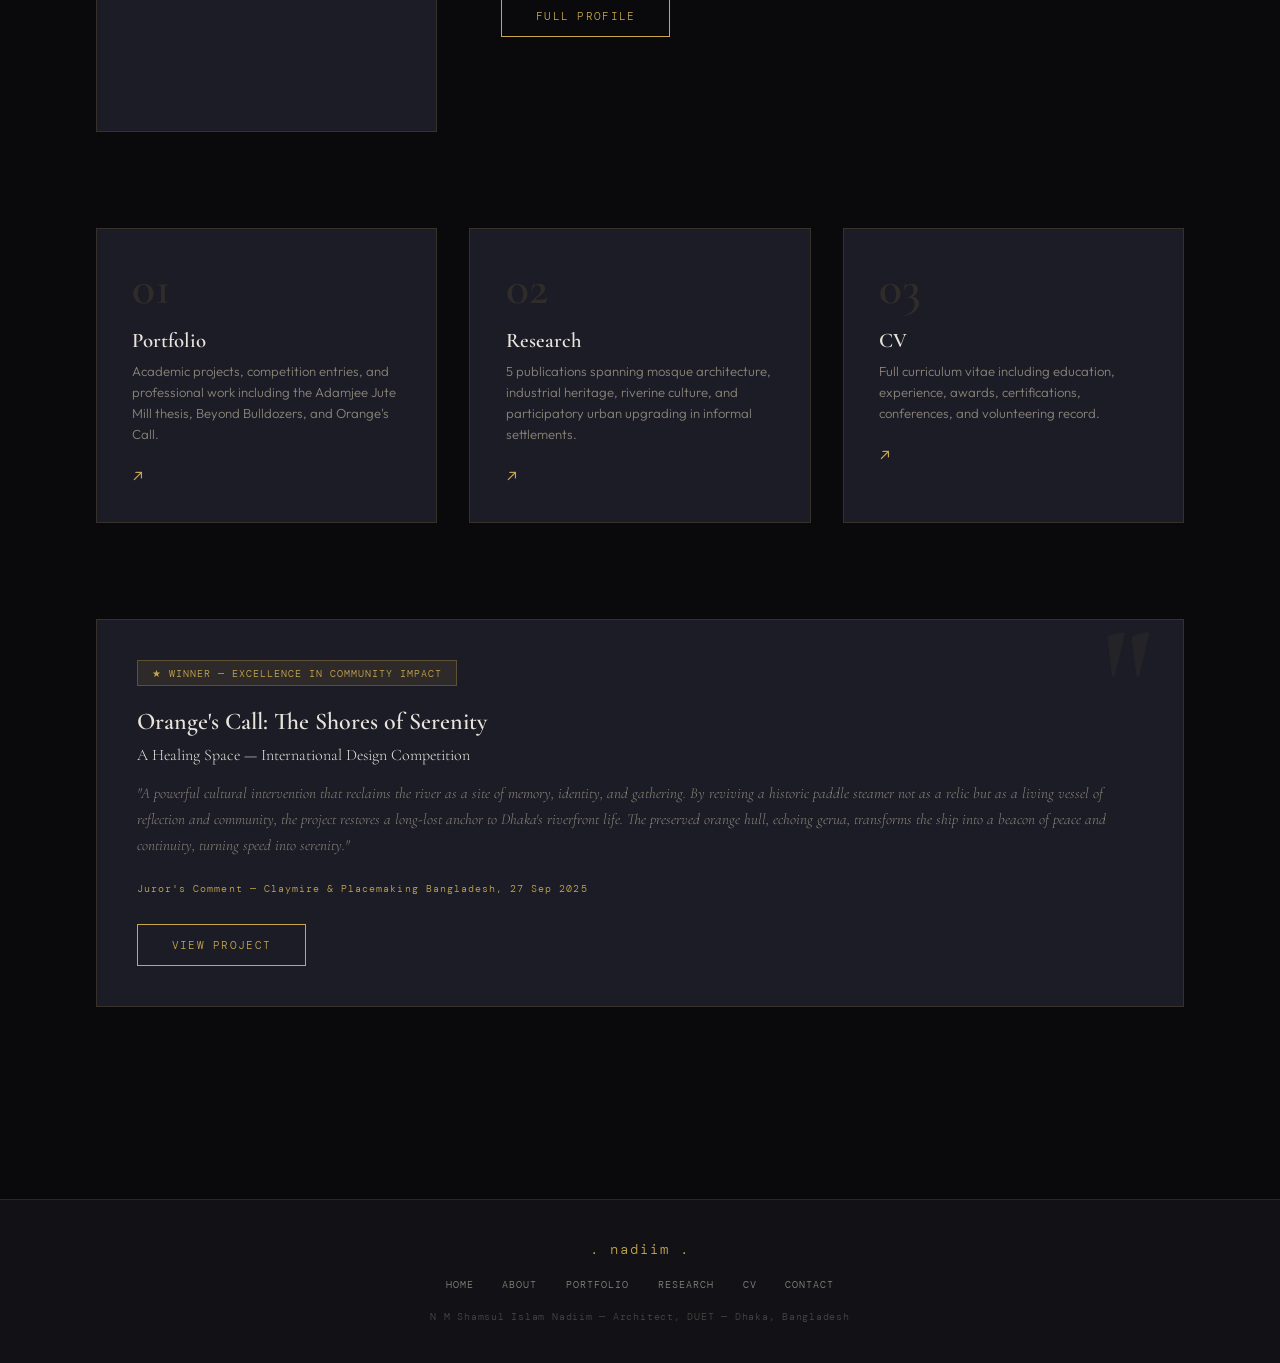
==== commit b00279cb: "Add files via upload" ====
--- a/index.html
+++ b/index.html
@@ -286,8 +286,8 @@
 <section class="hero">
   <div class="hero-left">
     <p class="hero-eyebrow">Architect &amp; Heritage Conservationist</p>
-    <h1 class="hero-name">N M<br><span>Shamsul</span><br>Islam</h1>
-    <p class="hero-name-small">. shamsul nadiim .</p>
+    <h1 class="hero-name">N M<br><span>Shamsul</span><br>Islam Nadim</h1>
+    <p class="hero-name-small">. nadiim .</p>
     <p class="hero-role">Assistant Architect, Perceive &middot; DUET B.Arch</p>
     <p class="hero-desc">Architecture has always been about more than just buildings. It reflects the stories communities carry within their walls. My work exists at the crossroads of heritage, sustainability, and storytelling.</p>
     <div class="hero-btns">
@@ -304,13 +304,7 @@
     </svg>
     <div class="hero-photo-frame">
       <div class="hero-photo-inner">
-        <img src="https://raw.githubusercontent.com/shamsulnadiim/shamsulnadiim.github.io/refs/heads/main/image/Opekkha.jpg" alt="N M Shamsul Islam Nadiim">
-        <div class="hero-stats-bar">
-          <div class="hero-stat"><div class="hero-stat-n">3.75</div><div class="hero-stat-l">CGPA</div></div>
-          <div class="hero-stat"><div class="hero-stat-n">1st</div><div class="hero-stat-l">In Batch</div></div>
-          <div class="hero-stat"><div class="hero-stat-n">5</div><div class="hero-stat-l">Publications</div></div>
-          <div class="hero-stat"><div class="hero-stat-n">21+</div><div class="hero-stat-l">Projects</div></div>
-        </div>
+        <img src="https://raw.githubusercontent.com/shamsulnadiim/shamsulnadiim.github.io/refs/heads/main/image/nadim.jpg" alt="N M Shamsul Islam Nadiim">
       </div>
     </div>
   </div>
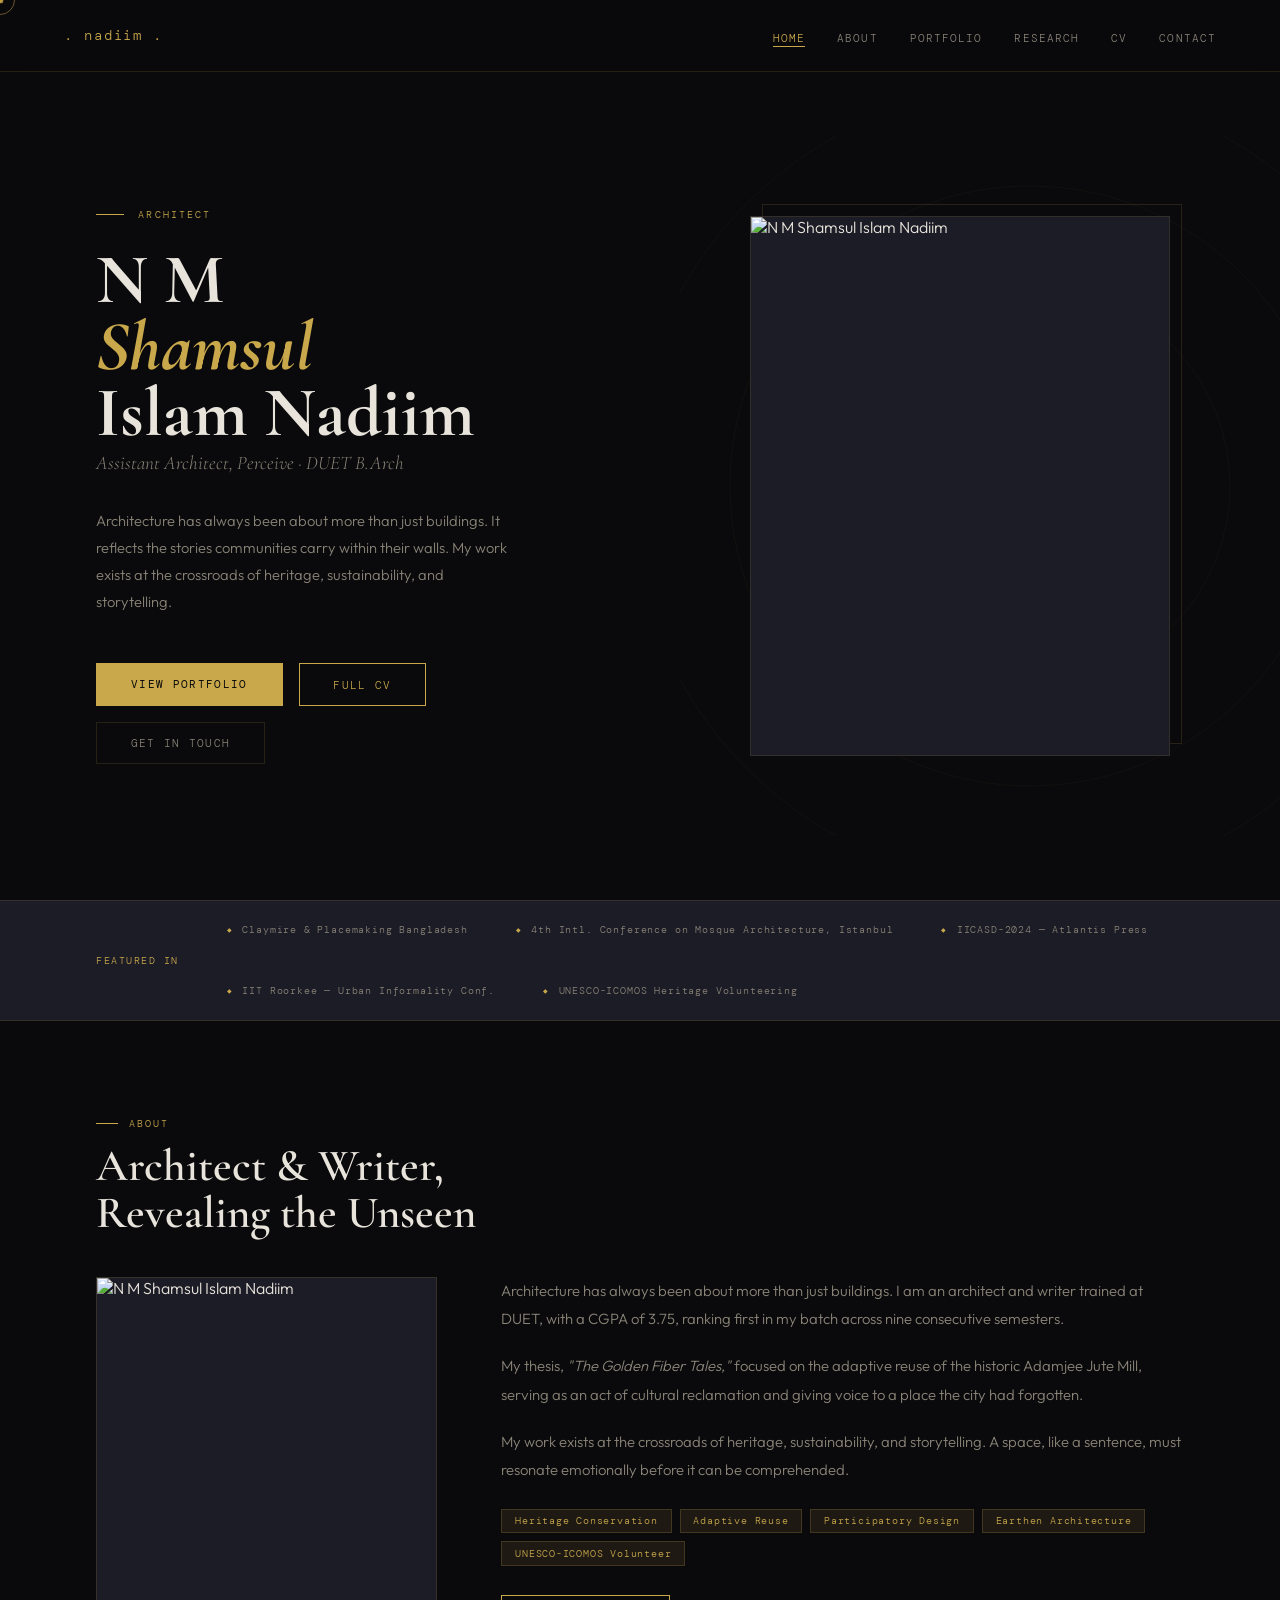
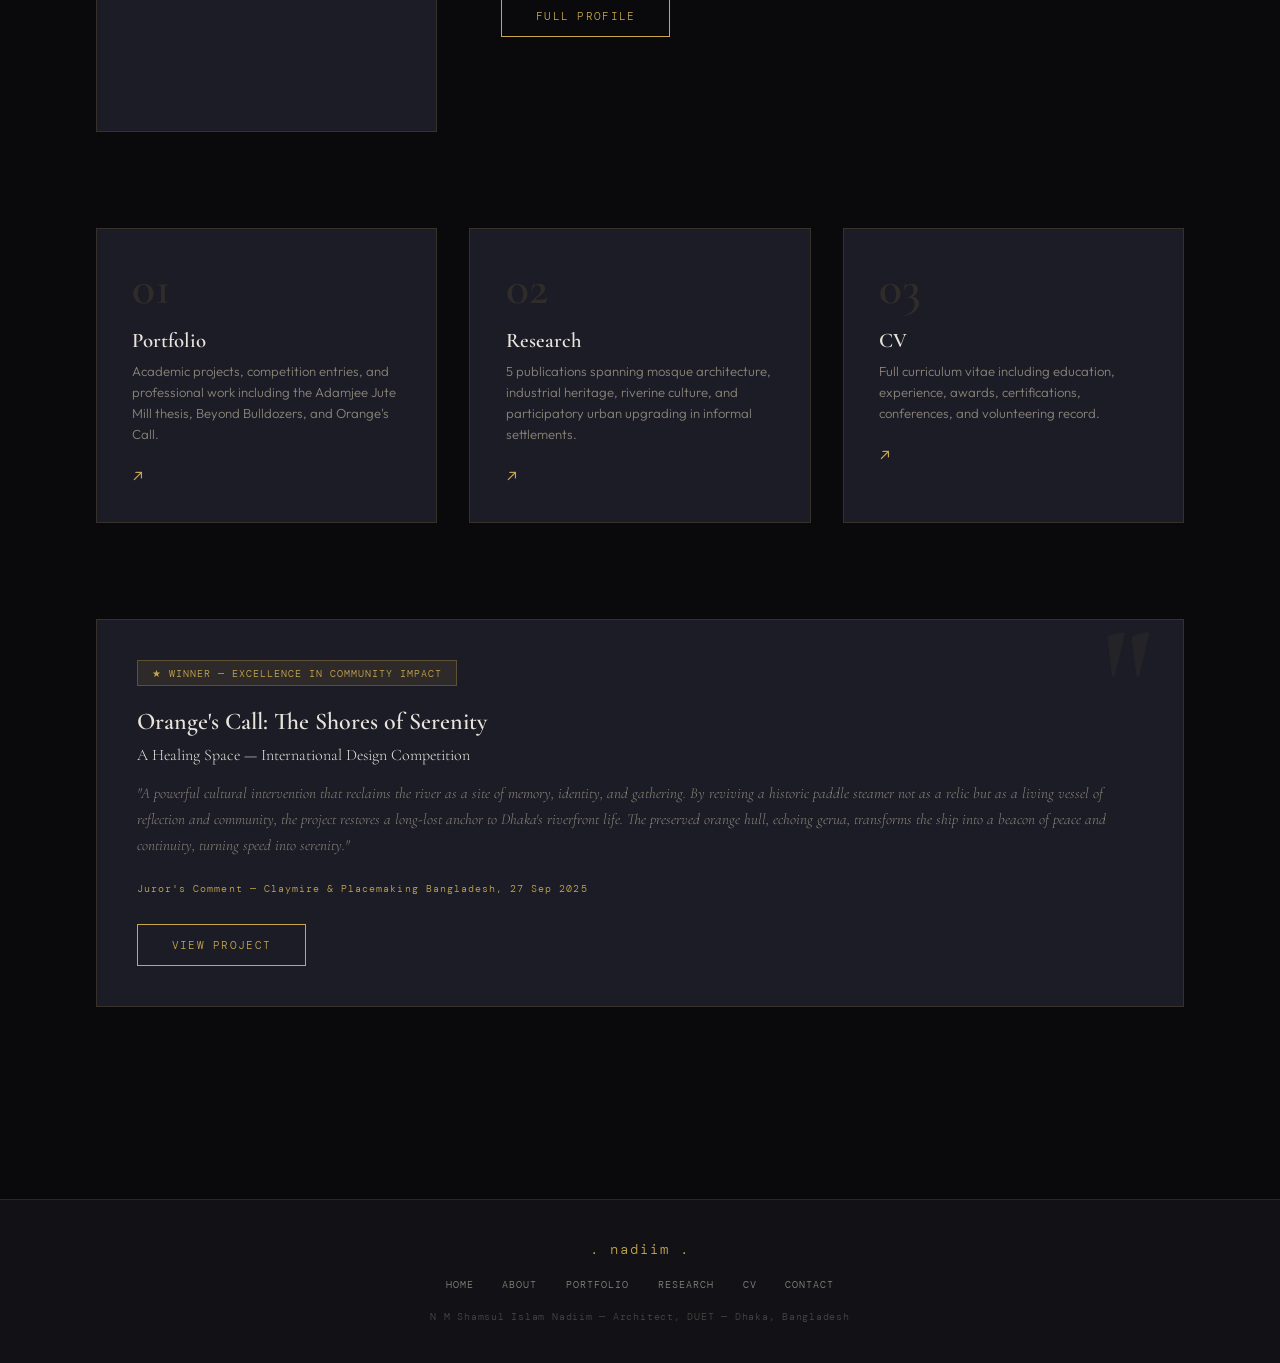
==== commit 384c0cec: "Update index.html" ====
--- a/index.html
+++ b/index.html
@@ -285,9 +285,8 @@
 <!-- HERO -->
 <section class="hero">
   <div class="hero-left">
-    <p class="hero-eyebrow">Architect &amp; Heritage Conservationist</p>
-    <h1 class="hero-name">N M<br><span>Shamsul</span><br>Islam Nadim</h1>
-    <p class="hero-name-small">. nadiim .</p>
+    <p class="hero-eyebrow">Architect</p>
+    <h1 class="hero-name">N M<br><span>Shamsul</span><br>Islam Nadiim</h1>
     <p class="hero-role">Assistant Architect, Perceive &middot; DUET B.Arch</p>
     <p class="hero-desc">Architecture has always been about more than just buildings. It reflects the stories communities carry within their walls. My work exists at the crossroads of heritage, sustainability, and storytelling.</p>
     <div class="hero-btns">
